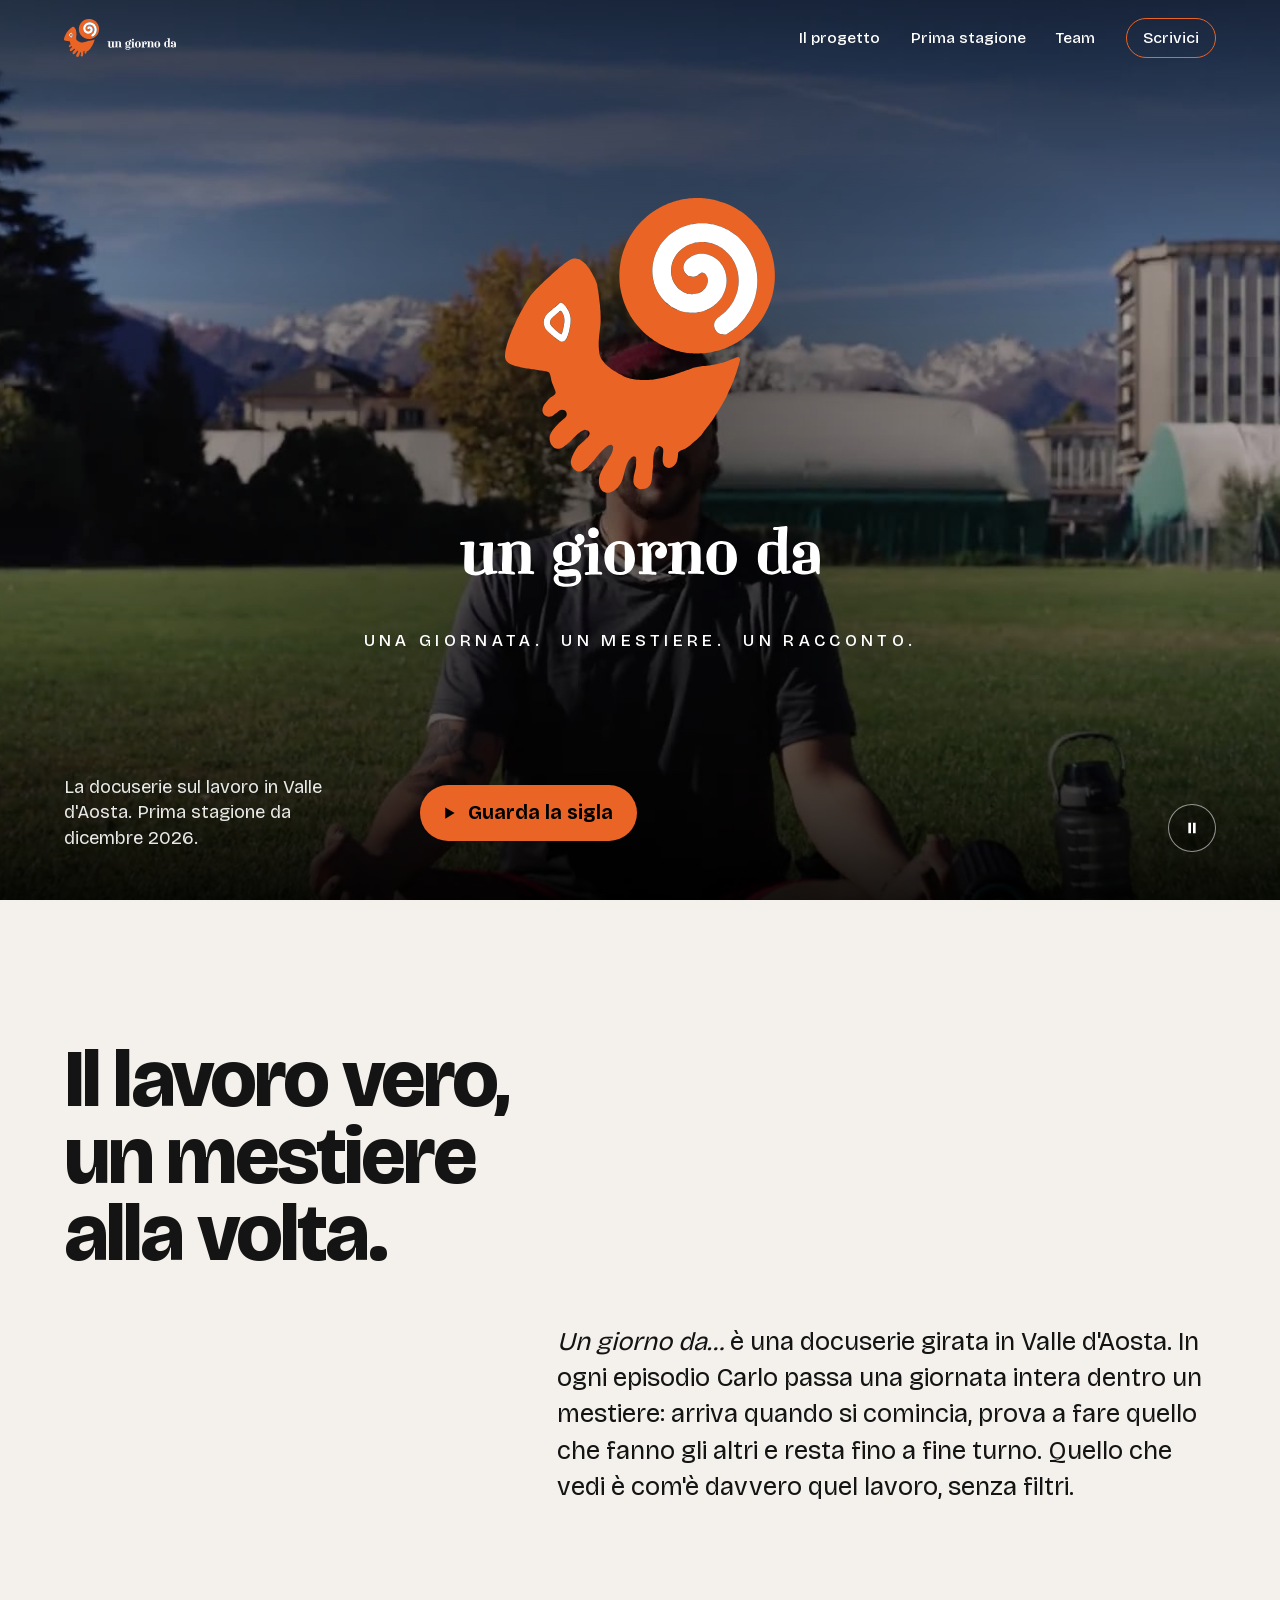
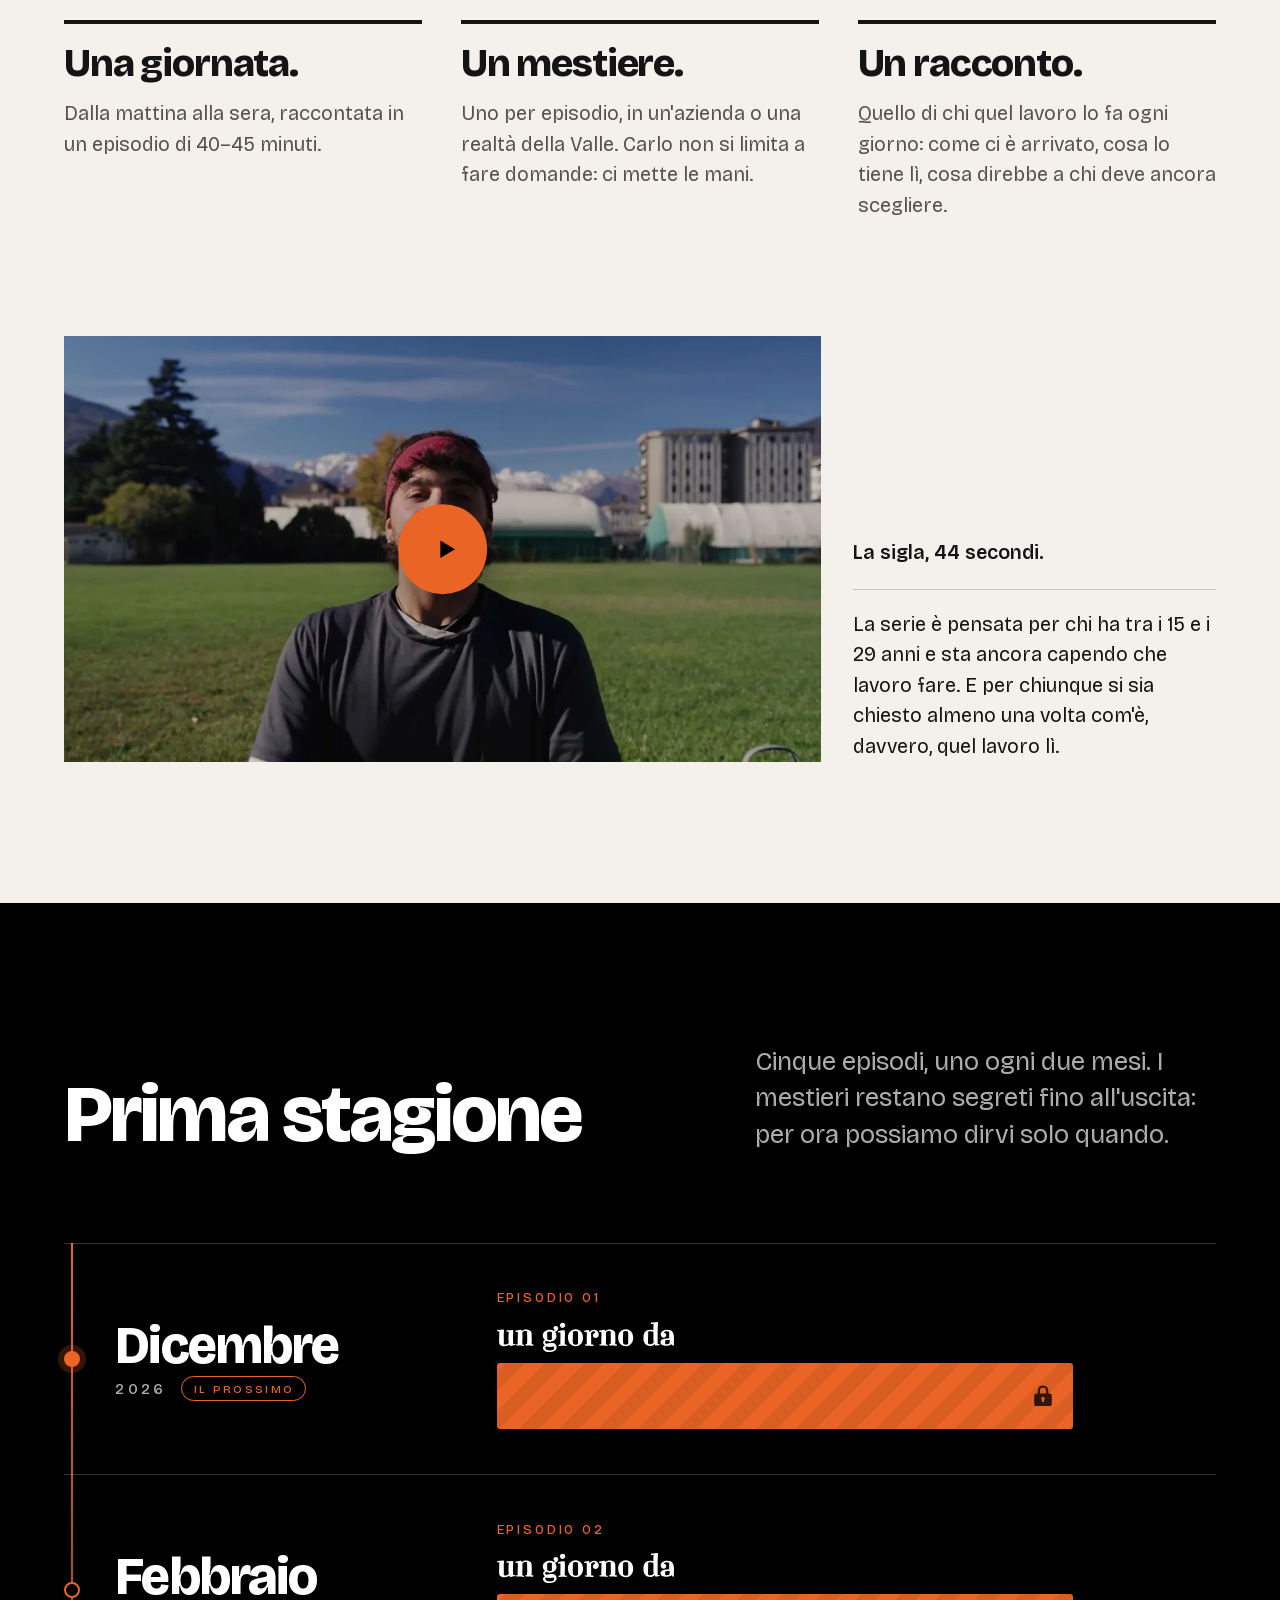
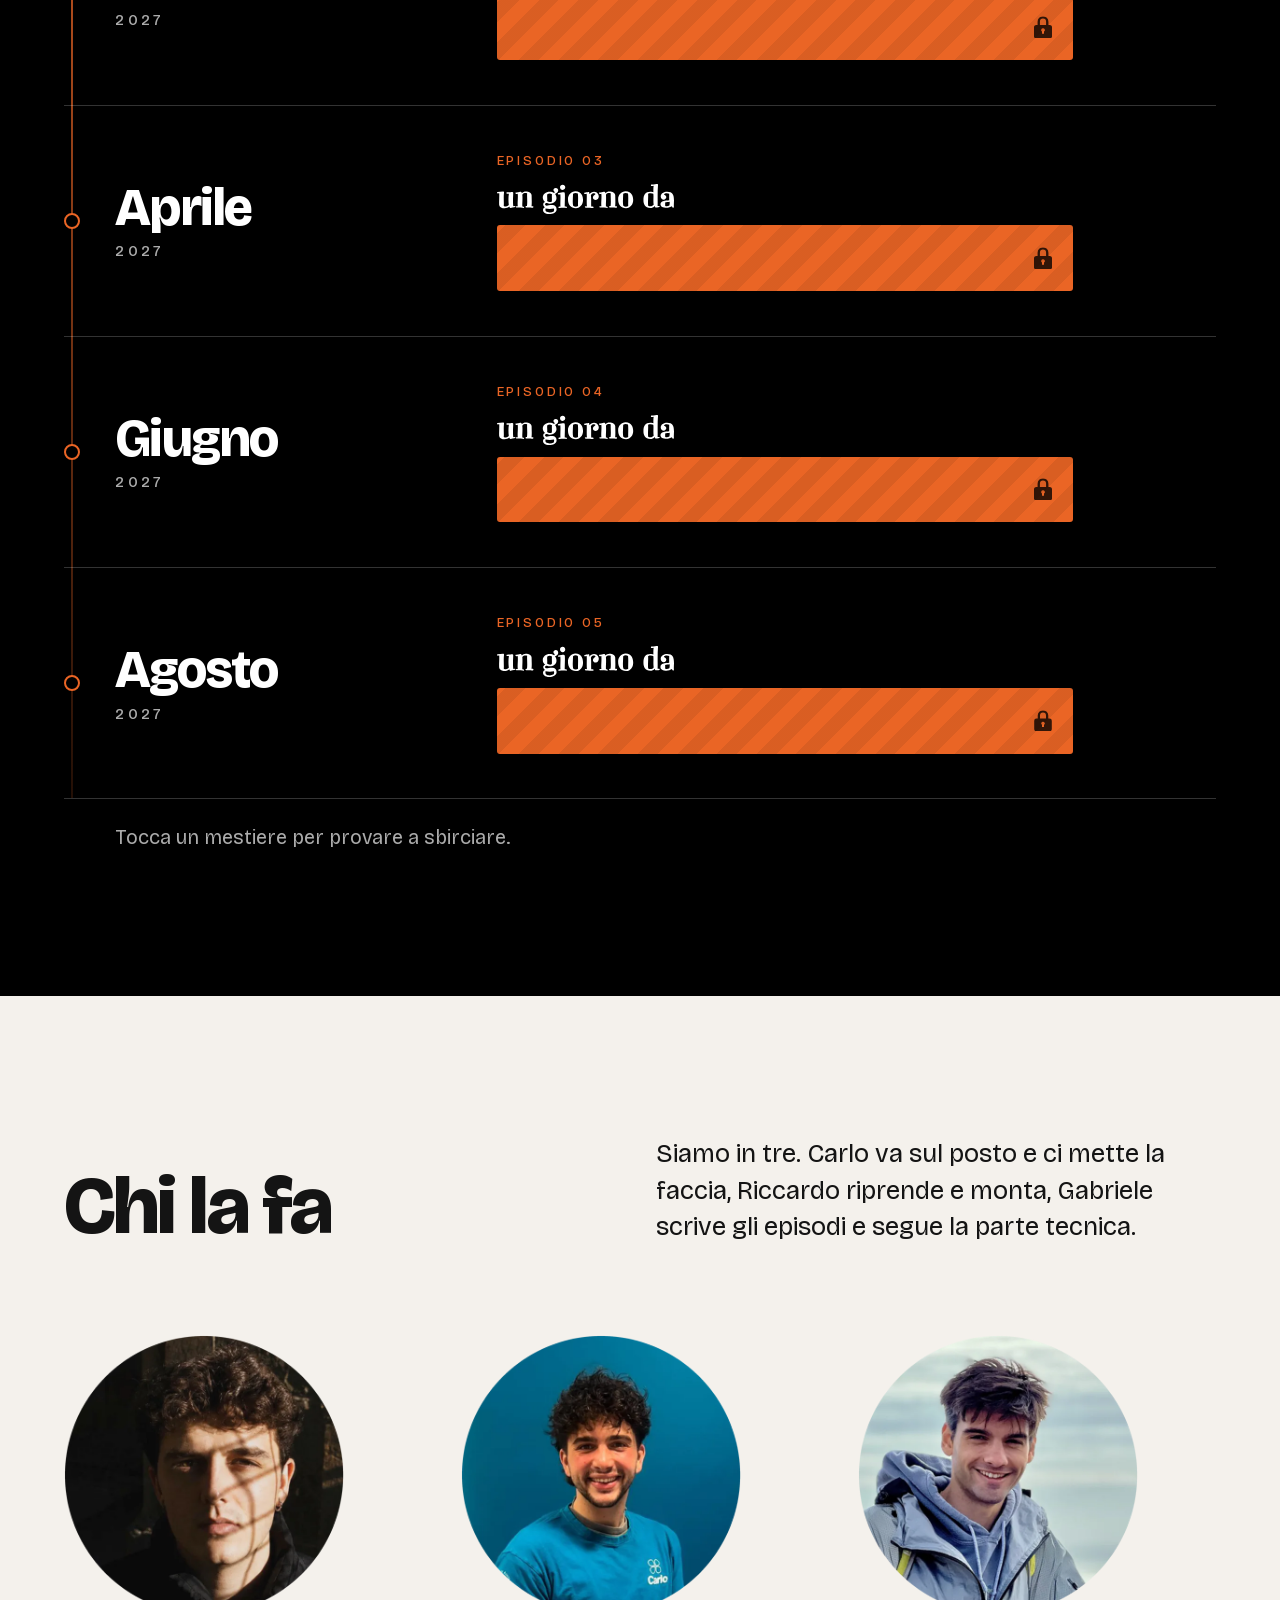
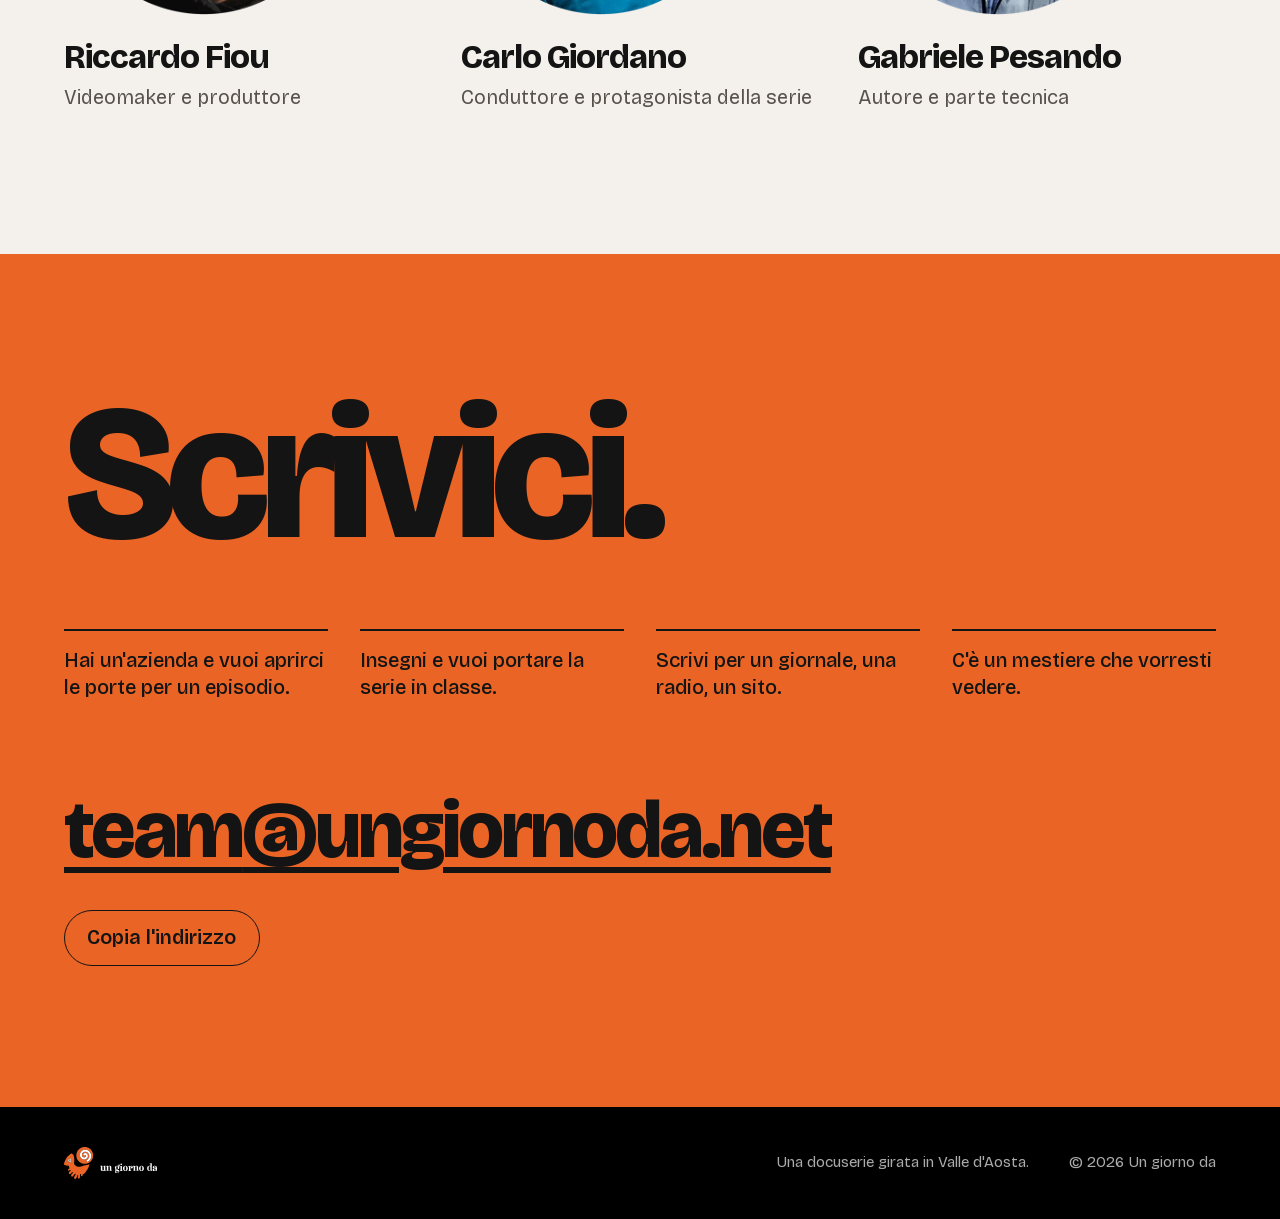
==== docs/index.html @ be926851 "Sito vetrina Un giorno da: prima versione" ====
<!doctype html>
<html lang="it">
<head>
  <meta charset="utf-8">
  <meta name="viewport" content="width=device-width, initial-scale=1, viewport-fit=cover">
  <title>Un giorno da… · la docuserie sul lavoro in Valle d'Aosta</title>
  <meta name="description" content="Un giorno da… è una docuserie girata in Valle d'Aosta. In ogni episodio Carlo passa una giornata intera dentro un mestiere. Prima stagione: cinque episodi, da dicembre 2026.">
  <meta name="theme-color" content="#000000">
  <link rel="canonical" href="https://ungiornoda.net/">

  <meta property="og:type" content="website">
  <meta property="og:locale" content="it_IT">
  <meta property="og:site_name" content="Un giorno da…">
  <meta property="og:title" content="Un giorno da… · una giornata, un mestiere, un racconto">
  <meta property="og:description" content="La docuserie sul lavoro in Valle d'Aosta. Prima stagione: cinque episodi, da dicembre 2026.">
  <meta property="og:url" content="https://ungiornoda.net/">
  <meta property="og:image" content="https://ungiornoda.net/assets/img/og.jpg">
  <meta property="og:image:width" content="1200">
  <meta property="og:image:height" content="630">
  <meta name="twitter:card" content="summary_large_image">

  <link rel="icon" href="assets/img/favicon.svg" type="image/svg+xml">
  <link rel="icon" href="assets/img/favicon-32.png" sizes="32x32" type="image/png">
  <link rel="apple-touch-icon" href="assets/img/apple-touch-icon.png">

  <link rel="preload" href="assets/fonts/bricolage-latin.woff2" as="font" type="font/woff2" crossorigin>
  <link rel="stylesheet" href="assets/css/style.css">
</head>
<body>
  <a class="salta" href="#progetto">Vai al contenuto</a>

  <header class="testata" data-testata>
    <a class="testata__logo" href="#top" aria-label="Un giorno da, torna all'inizio">
      <img src="assets/img/logo-orizzontale.svg" alt="" width="292" height="100">
    </a>
    <nav class="testata__nav" aria-label="Sezioni">
      <a href="#progetto">Il progetto</a>
      <a href="#stagione">Prima stagione</a>
      <a href="#team">Team</a>
      <a href="#contatti" class="testata__scrivi">Scrivici</a>
    </nav>
  </header>

  <main id="top">
    <!-- APERTURA -->
    <section class="apertura" aria-label="Un giorno da">
      <video class="apertura__video" data-video autoplay muted loop playsinline preload="auto"
             poster="assets/img/poster-1920.jpg" aria-hidden="true">
        <source src="assets/video/hero-540.mp4" type="video/mp4" media="(max-width: 900px)">
        <source src="assets/video/hero-1080.mp4" type="video/mp4">
      </video>
      <div class="apertura__velo" aria-hidden="true"></div>

      <div class="apertura__centro">
        <h1 class="apertura__titolo">
          <img class="apertura__simbolo" src="assets/img/simbolo.svg" alt="" width="366" height="400">
          <img class="apertura__scritta" src="assets/img/scritta-bianca.svg" alt="un giorno da" width="591" height="100">
        </h1>
        <p class="apertura__motto">
          <span>Una giornata.</span> <span>Un mestiere.</span> <span>Un racconto.</span>
        </p>
      </div>

      <div class="apertura__piede">
        <p class="apertura__intro">La docuserie sul lavoro in Valle d'Aosta. Prima stagione da dicembre&nbsp;2026.</p>
        <a class="bottone" href="#sigla" data-apri-sigla>
          <svg aria-hidden="true" viewBox="0 0 24 24" width="18" height="18"><path d="M7 4.5v15l12.5-7.5z" fill="currentColor"/></svg>
          Guarda la sigla
        </a>
      </div>

      <button class="apertura__pausa" type="button" data-pausa aria-pressed="false">
        <svg class="icona-pausa" aria-hidden="true" viewBox="0 0 24 24" width="16" height="16"><path d="M6.5 4h4v16h-4zM13.5 4h4v16h-4z" fill="currentColor"/></svg>
        <svg class="icona-play" aria-hidden="true" viewBox="0 0 24 24" width="16" height="16"><path d="M7 4.5v15l12.5-7.5z" fill="currentColor"/></svg>
        <span class="vh" data-pausa-testo>Metti in pausa il video</span>
      </button>
    </section>

    <!-- IL PROGETTO -->
    <section class="progetto" id="progetto" aria-labelledby="progetto-titolo">
      <div class="progetto__testa">
        <h2 id="progetto-titolo" class="titolo">Il lavoro vero, un mestiere alla volta.</h2>
        <p class="progetto__lead">
          <em>Un giorno da…</em> è una docuserie girata in Valle d'Aosta. In ogni episodio Carlo passa una giornata
          intera dentro un mestiere: arriva quando si comincia, prova a fare quello che fanno gli altri e resta fino
          a fine turno. Quello che vedi è com'è davvero quel lavoro, senza filtri.
        </p>
      </div>

      <ol class="tre">
        <li class="tre__voce">
          <h3>Una giornata.</h3>
          <p>Dalla mattina alla sera, raccontata in un episodio di 40–45 minuti.</p>
        </li>
        <li class="tre__voce">
          <h3>Un mestiere.</h3>
          <p>Uno per episodio, in un'azienda o una realtà della Valle. Carlo non si limita a fare domande: ci mette le mani.</p>
        </li>
        <li class="tre__voce">
          <h3>Un racconto.</h3>
          <p>Quello di chi quel lavoro lo fa ogni giorno: come ci è arrivato, cosa lo tiene lì, cosa direbbe a chi deve ancora scegliere.</p>
        </li>
      </ol>

      <div class="progetto__sigla">
        <div class="sigla" id="sigla">
          <button class="sigla__play" type="button" data-sigla data-src="assets/video/sigla-1080.mp4" aria-label="Guarda la sigla di Un giorno da (44 secondi, con audio)">
            <img src="assets/img/sigla-thumb.webp" alt="" width="1280" height="720" loading="lazy">
            <span class="sigla__tasto" aria-hidden="true">
              <svg viewBox="0 0 24 24" width="28" height="28"><path d="M7 4.5v15l12.5-7.5z" fill="currentColor"/></svg>
            </span>
          </button>
        </div>
        <div class="progetto__per-chi">
          <p class="progetto__didascalia">La sigla, 44 secondi.</p>
          <p>
            La serie è pensata per chi ha tra i 15 e i 29 anni e sta ancora capendo che lavoro fare. E per chiunque
            si sia chiesto almeno una volta com'è, davvero, quel lavoro lì.
          </p>
        </div>
      </div>
    </section>

    <!-- PRIMA STAGIONE -->
    <section class="stagione" id="stagione" aria-labelledby="stagione-titolo">
      <div class="stagione__testa">
        <h2 id="stagione-titolo" class="titolo">Prima stagione</h2>
        <p>Cinque episodi, uno ogni due mesi. I mestieri restano segreti fino all'uscita: per ora possiamo dirvi solo quando.</p>
      </div>

      <ol class="calendario" data-calendario>
        <li class="puntata" data-mese="2026-12">
          <p class="puntata__quando"><span class="puntata__mese">Dicembre</span> <span class="puntata__anno">2026</span></p>
          <div class="puntata__card">
            <p class="etichetta">Episodio 01</p>
            <img class="puntata__scritta" src="assets/img/scritta-bianca.svg" alt="un giorno da" width="591" height="100">
            <button class="segreto" type="button" data-segreto="dicembre">
              <span class="vh">Mestiere segreto. Si scopre a dicembre 2026.</span>
            </button>
          </div>
        </li>
        <li class="puntata" data-mese="2027-02">
          <p class="puntata__quando"><span class="puntata__mese">Febbraio</span> <span class="puntata__anno">2027</span></p>
          <div class="puntata__card">
            <p class="etichetta">Episodio 02</p>
            <img class="puntata__scritta" src="assets/img/scritta-bianca.svg" alt="un giorno da" width="591" height="100">
            <button class="segreto" type="button" data-segreto="febbraio">
              <span class="vh">Mestiere segreto. Si scopre a febbraio 2027.</span>
            </button>
          </div>
        </li>
        <li class="puntata" data-mese="2027-04">
          <p class="puntata__quando"><span class="puntata__mese">Aprile</span> <span class="puntata__anno">2027</span></p>
          <div class="puntata__card">
            <p class="etichetta">Episodio 03</p>
            <img class="puntata__scritta" src="assets/img/scritta-bianca.svg" alt="un giorno da" width="591" height="100">
            <button class="segreto" type="button" data-segreto="aprile">
              <span class="vh">Mestiere segreto. Si scopre ad aprile 2027.</span>
            </button>
          </div>
        </li>
        <li class="puntata" data-mese="2027-06">
          <p class="puntata__quando"><span class="puntata__mese">Giugno</span> <span class="puntata__anno">2027</span></p>
          <div class="puntata__card">
            <p class="etichetta">Episodio 04</p>
            <img class="puntata__scritta" src="assets/img/scritta-bianca.svg" alt="un giorno da" width="591" height="100">
            <button class="segreto" type="button" data-segreto="giugno">
              <span class="vh">Mestiere segreto. Si scopre a giugno 2027.</span>
            </button>
          </div>
        </li>
        <li class="puntata" data-mese="2027-08">
          <p class="puntata__quando"><span class="puntata__mese">Agosto</span> <span class="puntata__anno">2027</span></p>
          <div class="puntata__card">
            <p class="etichetta">Episodio 05</p>
            <img class="puntata__scritta" src="assets/img/scritta-bianca.svg" alt="un giorno da" width="591" height="100">
            <button class="segreto" type="button" data-segreto="agosto">
              <span class="vh">Mestiere segreto. Si scopre ad agosto 2027.</span>
            </button>
          </div>
        </li>
      </ol>
      <p class="stagione__nota" aria-live="polite" data-nota>Tocca un mestiere per provare a sbirciare.</p>
    </section>

    <!-- TEAM -->
    <section class="team" id="team" aria-labelledby="team-titolo">
      <div class="team__testa">
        <h2 id="team-titolo" class="titolo">Chi la fa</h2>
        <p>Siamo in tre. Carlo va sul posto e ci mette la faccia, Riccardo riprende e monta, Gabriele scrive gli episodi e segue la parte tecnica.</p>
      </div>
      <ul class="persone">
        <li class="persona">
          <img src="assets/img/team-riccardo.webp" alt="Riccardo Fiou" width="600" height="600" loading="lazy">
          <h3>Riccardo Fiou</h3>
          <p>Videomaker e produttore</p>
        </li>
        <li class="persona">
          <img src="assets/img/team-carlo.webp" alt="Carlo Giordano" width="600" height="600" loading="lazy">
          <h3>Carlo Giordano</h3>
          <p>Conduttore e protagonista della serie</p>
        </li>
        <li class="persona">
          <img src="assets/img/team-gabriele.webp" alt="Gabriele Pesando" width="600" height="600" loading="lazy">
          <h3>Gabriele Pesando</h3>
          <p>Autore e parte tecnica</p>
        </li>
      </ul>
    </section>

    <!-- CONTATTI -->
    <section class="contatti" id="contatti" aria-labelledby="contatti-titolo">
      <h2 id="contatti-titolo" class="contatti__titolo">Scrivici.</h2>
      <ul class="contatti__chi">
        <li>Hai un'azienda e vuoi aprirci le porte per un episodio.</li>
        <li>Insegni e vuoi portare la serie in classe.</li>
        <li>Scrivi per un giornale, una radio, un sito.</li>
        <li>C'è un mestiere che vorresti vedere.</li>
      </ul>
      <p class="contatti__mail">
        <a href="mailto:team@ungiornoda.net">team<wbr>@ungiornoda.net</a>
      </p>
      <button class="contatti__copia" type="button" data-copia="team@ungiornoda.net">
        <span data-copia-testo>Copia l'indirizzo</span>
      </button>
    </section>
  </main>

  <footer class="piede">
    <img src="assets/img/logo-orizzontale.svg" alt="Un giorno da" width="292" height="100" loading="lazy">
    <p>Una docuserie girata in Valle d'Aosta.</p>
    <p>© 2026 Un giorno da</p>
  </footer>

  <script src="assets/js/main.js" defer></script>
</body>
</html>
---- docs/assets/css/style.css ----
/* Un giorno da… — sito vetrina
   Colori e caratteri dal manuale del logo (Regole: colori e caratteri):
   arancio #EA6525, nero #000, inchiostro #141414, bianco, carta #F4F1EC.
   Paquito Bold solo nel logo (qui è in tracciati SVG); testi in Bricolage Grotesque. */

@font-face {
  font-family: "Bricolage Grotesque";
  src: url("../fonts/bricolage-latin.woff2") format("woff2");
  font-weight: 200 800;
  font-stretch: 75% 100%;
  font-display: swap;
  unicode-range: U+0000-00FF, U+0131, U+0152-0153, U+02BB-02BC, U+02C6, U+02DA, U+02DC, U+0304, U+0308, U+0329, U+2000-206F, U+20AC, U+2122, U+2191, U+2193, U+2212, U+2215, U+FEFF, U+FFFD;
}
@font-face {
  font-family: "Bricolage Grotesque";
  src: url("../fonts/bricolage-latin-ext.woff2") format("woff2");
  font-weight: 200 800;
  font-stretch: 75% 100%;
  font-display: swap;
  unicode-range: U+0100-02BA, U+02BD-02C5, U+02C7-02CC, U+02CE-02D7, U+02DD-02FF, U+1D00-1DBF, U+1E00-1E9F, U+1EF2-1EFF, U+2020, U+20A0-20AB, U+20AD-20C4, U+2113, U+2C60-2C7F, U+A720-A7FF;
}

:root {
  --arancio: #EA6525;
  --nero: #000;
  --inchiostro: #141414;
  --bianco: #fff;
  --carta: #F4F1EC;
  --grigio-su-nero: #ABABAB;   /* 8.9:1 sul nero */
  --grigio-su-carta: #57524C;  /* 7:1 sulla carta */
  --riga-su-nero: rgba(255, 255, 255, .2);

  --margine: clamp(1.25rem, 5vw, 5rem);
  --sezione: clamp(5rem, 11vw, 10rem);
  --largo: 88rem;
  --curva: cubic-bezier(.16, 1, .3, 1);

  --testo: clamp(1.0625rem, .35vw + .95rem, 1.25rem);
  --lead: clamp(1.2rem, .9vw + .9rem, 1.6rem);
  --titolo: clamp(2.6rem, 5.6vw + .6rem, 6rem);
}

*, *::before, *::after { box-sizing: border-box; }
html {
  -webkit-text-size-adjust: 100%;
  scroll-padding-top: 5rem;
  scrollbar-color: var(--arancio) var(--nero);
}
@media (prefers-reduced-motion: no-preference) {
  html { scroll-behavior: smooth; }
}
body {
  margin: 0;
  background: var(--nero);
  color: var(--bianco);
  font-family: "Bricolage Grotesque", ui-sans-serif, system-ui, sans-serif;
  font-optical-sizing: auto;
  font-size: var(--testo);
  line-height: 1.55;
  caret-color: var(--arancio);
  -webkit-font-smoothing: antialiased;
  text-rendering: optimizeLegibility;
}
img, video, svg { display: block; max-width: 100%; }
h1, h2, h3, p, ol, ul { margin: 0; }
ol, ul { padding: 0; list-style: none; }
a { color: inherit; text-underline-offset: .2em; text-decoration-thickness: .08em; }
button { font: inherit; color: inherit; }
em { font-style: italic; }

::selection { background: var(--arancio); color: var(--nero); }

:focus-visible {
  outline: 3px solid var(--arancio);
  outline-offset: 4px;
  border-radius: 2px;
}

.vh {
  position: absolute !important;
  width: 1px; height: 1px;
  overflow: hidden;
  clip: rect(0 0 0 0);
  clip-path: inset(50%);
  white-space: nowrap;
}
.salta {
  position: absolute;
  left: 1rem; top: -4rem;
  z-index: 100;
  padding: .75rem 1rem;
  background: var(--arancio);
  color: var(--nero);
  font-weight: 700;
  text-decoration: none;
}
.salta:focus { top: 1rem; }

/* ---------- elementi comuni */

.titolo {
  font-size: var(--titolo);
  font-weight: 800;
  line-height: .95;
  letter-spacing: -.035em;
  text-wrap: balance;
}
.etichetta {
  font-size: .8rem;
  font-weight: 500;
  letter-spacing: .22em;
  text-transform: uppercase;
  color: var(--arancio);
}
.bottone {
  display: inline-flex;
  align-items: center;
  gap: .6rem;
  min-height: 3rem;
  padding: .8rem 1.5rem .8rem 1.25rem;
  border-radius: 999px;
  background: var(--arancio);
  color: var(--nero);
  font-weight: 700;
  text-decoration: none;
  transition: background-color .25s var(--curva), color .25s var(--curva);
}
.bottone:hover { background: var(--bianco); }

/* ---------- testata */

.testata {
  position: fixed;
  inset: 0 0 auto 0;
  z-index: 20;
  display: flex;
  align-items: center;
  justify-content: space-between;
  gap: 1.5rem;
  padding: 1.1rem var(--margine);
  transition: background-color .35s var(--curva), padding .35s var(--curva);
}
.testata.is-solida {
  background: var(--nero);
  padding-block: .7rem;
  border-bottom: 1px solid var(--riga-su-nero);
}
.testata__logo img { width: auto; height: clamp(30px, 3vw, 40px); }
.testata__nav { display: flex; align-items: center; gap: clamp(1.25rem, 2.4vw, 2.5rem); }
.testata__nav a {
  font-size: .98rem;
  font-weight: 500;
  text-decoration: none;
  padding-block: .4rem;
  background: linear-gradient(var(--arancio), var(--arancio)) left bottom / 0 2px no-repeat;
  transition: background-size .3s var(--curva);
}
.testata__nav a:hover, .testata__nav a[aria-current="true"] { background-size: 100% 2px; }
.testata__nav .testata__scrivi {
  padding: .45rem 1rem;
  border: 1.5px solid var(--arancio);
  border-radius: 999px;
  background: none;
  transition: background-color .25s var(--curva), color .25s var(--curva);
}
.testata__nav .testata__scrivi:hover { background: var(--arancio); color: var(--nero); }
@media (max-width: 760px) {
  .testata__nav a:not(.testata__scrivi) { display: none; }
}

/* ---------- apertura */

.apertura {
  position: relative;
  isolation: isolate;
  display: grid;
  place-items: center;
  min-height: 100vh;
  min-height: 100svh;
  padding: 6rem var(--margine) 9rem;
  overflow: hidden;
  background: var(--nero) url("../img/poster-960.jpg") center / cover no-repeat;
}
.apertura__video {
  position: absolute;
  inset: 0;
  z-index: -2;
  width: 100%;
  height: 100%;
  object-fit: cover;
}
.apertura__velo {
  position: absolute;
  inset: 0;
  z-index: -1;
  background:
    radial-gradient(60% 55% at 50% 47%, rgba(0, 0, 0, .5), rgba(0, 0, 0, 0) 75%),
    linear-gradient(180deg, rgba(0, 0, 0, .6) 0%, rgba(0, 0, 0, .2) 30%, rgba(0, 0, 0, .25) 62%, rgba(0, 0, 0, .9) 100%);
}
.apertura__centro {
  --w: min(32vw, 40svh, 470px);
  display: flex;
  flex-direction: column;
  align-items: center;
  text-align: center;
}
.apertura__titolo {
  display: flex;
  flex-direction: column;
  align-items: center;
  gap: calc(var(--w) * .09);
}
/* proporzioni del logo: simbolo largo il 75% della scritta */
.apertura__simbolo { width: calc(var(--w) * .75); height: auto; }
.apertura__scritta { width: var(--w); height: auto; }
.apertura__motto {
  display: flex;
  flex-wrap: wrap;
  justify-content: center;
  gap: .2em 1.1em;
  margin-top: clamp(1.6rem, 3.2vw, 2.6rem);
  font-size: clamp(.82rem, .55vw + .6rem, 1.08rem);
  font-weight: 500;
  letter-spacing: .26em;
  text-transform: uppercase;
}
.apertura__piede {
  position: absolute;
  left: var(--margine);
  right: calc(var(--margine) + 4rem);
  bottom: clamp(1.5rem, 4vw, 3rem);
  display: flex;
  flex-wrap: wrap;
  align-items: center;
  gap: 1rem 2rem;
}
.apertura__intro {
  max-width: 27ch;
  font-size: clamp(1rem, .4vw + .9rem, 1.15rem);
  line-height: 1.4;
  color: rgba(255, 255, 255, .9);
}
.apertura__pausa {
  position: absolute;
  right: var(--margine);
  bottom: clamp(1.5rem, 4vw, 3rem);
  display: grid;
  place-items: center;
  width: 3rem;
  height: 3rem;
  border: 1.5px solid rgba(255, 255, 255, .55);
  border-radius: 50%;
  background: rgba(0, 0, 0, .25);
  cursor: pointer;
  transition: border-color .25s var(--curva), background-color .25s var(--curva);
}
.apertura__pausa:hover { border-color: var(--bianco); background: rgba(0, 0, 0, .5); }
.apertura__pausa .icona-play { display: none; }
.apertura__pausa[aria-pressed="true"] .icona-play { display: block; }
.apertura__pausa[aria-pressed="true"] .icona-pausa { display: none; }

/* il solo momento animato della pagina: l'apertura si compone come il titolo d'apertura del video */
@media (prefers-reduced-motion: no-preference) {
  .apertura__simbolo { animation: entra-simbolo 1.4s var(--curva) both; }
  .apertura__scritta { animation: entra-scritta 1.1s var(--curva) .45s both; }
  .apertura__motto span { animation: entra-piano .9s var(--curva) both; }
  .apertura__motto span:nth-child(1) { animation-delay: .95s; }
  .apertura__motto span:nth-child(2) { animation-delay: 1.15s; }
  .apertura__motto span:nth-child(3) { animation-delay: 1.35s; }
  .apertura__piede, .apertura__pausa { animation: entra-piano 1s var(--curva) 1.7s both; }
  .apertura__video { animation: entra-video 2.4s var(--curva) both; }
}
@keyframes entra-simbolo {
  from { opacity: 0; transform: scale(.82) rotate(-10deg); filter: blur(10px); }
}
@keyframes entra-scritta {
  from { clip-path: inset(0 100% 0 0); }
  to { clip-path: inset(0 0 0 0); }
}
@keyframes entra-piano {
  from { opacity: 0; transform: translateY(.6rem); }
}
@keyframes entra-video {
  from { opacity: 0; transform: scale(1.06); }
}

/* ---------- sezioni chiare */

.progetto, .team {
  background: var(--carta);
  color: var(--inchiostro);
}
.progetto :focus-visible, .team :focus-visible { outline-color: var(--inchiostro); }

.progetto, .stagione, .team, .contatti {
  padding: var(--sezione) var(--margine);
}
.progetto > *, .stagione > *, .team > *, .contatti > * {
  max-width: var(--largo);
  margin-inline: auto;
}

/* ---------- il progetto */

.progetto__testa {
  display: grid;
  grid-template-columns: repeat(12, minmax(0, 1fr));
  column-gap: clamp(1rem, 2.5vw, 2.5rem);
}
.progetto__testa .titolo { grid-column: 1 / span 9; max-width: 13ch; }
.progetto__lead {
  grid-column: 6 / span 7;
  margin-top: clamp(2rem, 4vw, 3.5rem);
  max-width: 40ch;
  font-size: var(--lead);
  line-height: 1.42;
}

.tre {
  display: grid;
  grid-template-columns: repeat(3, minmax(0, 1fr));
  gap: clamp(1.75rem, 3vw, 3rem);
  margin-top: clamp(4.5rem, 9vw, 8rem);
}
.tre__voce {
  padding-top: 1.25rem;
  border-top: 4px solid var(--inchiostro);
}
.tre__voce h3 {
  font-size: clamp(1.7rem, 2.4vw + .5rem, 2.6rem);
  font-weight: 800;
  line-height: 1;
  letter-spacing: -.03em;
}
.tre__voce p {
  margin-top: 1rem;
  max-width: 34ch;
  color: var(--grigio-su-carta);
}

.progetto__sigla {
  display: grid;
  grid-template-columns: repeat(12, minmax(0, 1fr));
  column-gap: clamp(1rem, 2.5vw, 2.5rem);
  align-items: end;
  margin-top: clamp(4.5rem, 9vw, 8rem);
}
.sigla {
  grid-column: 1 / span 8;
  position: relative;
  aspect-ratio: 16 / 9;
  background: var(--nero);
  overflow: hidden;
}
.sigla iframe, .sigla video { position: absolute; inset: 0; width: 100%; height: 100%; border: 0; }
.sigla__play {
  position: absolute;
  inset: 0;
  width: 100%;
  padding: 0;
  border: 0;
  background: none;
  cursor: pointer;
}
.sigla__play img {
  width: 100%;
  height: 100%;
  object-fit: cover;
  transition: transform 1.2s var(--curva), opacity .4s var(--curva);
  opacity: .88;
}
.sigla__play:hover img { transform: scale(1.03); opacity: 1; }
.sigla__tasto {
  position: absolute;
  left: 50%;
  top: 50%;
  display: grid;
  place-items: center;
  width: clamp(4.25rem, 7vw, 6rem);
  aspect-ratio: 1;
  border-radius: 50%;
  background: var(--arancio);
  color: var(--nero);
  transform: translate(-50%, -50%);
  transition: transform .4s var(--curva), background-color .25s var(--curva);
  box-shadow: 0 .75rem 2.5rem rgba(0, 0, 0, .35);
}
.sigla__tasto svg { margin-left: 8%; }
.sigla__play:hover .sigla__tasto { transform: translate(-50%, -50%) scale(1.07); background: var(--bianco); }
.sigla__play:focus-visible { outline-offset: -6px; outline-color: var(--arancio); }
.progetto__per-chi { grid-column: 9 / span 4; }
.progetto__didascalia {
  margin-bottom: 1.25rem;
  padding-bottom: 1.25rem;
  border-bottom: 1px solid rgba(20, 20, 20, .2);
  font-weight: 600;
}
.progetto__per-chi p:last-child { max-width: 32ch; }

/* ---------- prima stagione */

.stagione__testa {
  display: grid;
  grid-template-columns: repeat(12, minmax(0, 1fr));
  column-gap: clamp(1rem, 2.5vw, 2.5rem);
  align-items: end;
}
.stagione__testa .titolo { grid-column: 1 / span 7; }
.stagione__testa p {
  grid-column: 8 / span 5;
  max-width: 36ch;
  color: var(--grigio-su-nero);
  font-size: var(--lead);
  line-height: 1.42;
}

.calendario {
  position: relative;
  margin-top: clamp(3.5rem, 7vw, 6rem);
  border-bottom: 1px solid var(--riga-su-nero);
}
/* la linea del tempo */
.calendario::before {
  content: "";
  position: absolute;
  left: 7px;
  top: 0;
  bottom: 0;
  width: 2px;
  background: linear-gradient(var(--arancio), rgba(234, 101, 37, .15));
}
.puntata {
  position: relative;
  display: grid;
  grid-template-columns: minmax(12rem, 30%) minmax(0, 1fr);
  gap: 1rem clamp(1.5rem, 4vw, 4rem);
  align-items: center;
  padding: clamp(1.75rem, 3.5vw, 3rem) 0 clamp(1.75rem, 3.5vw, 3rem) clamp(2.25rem, 4vw, 3.5rem);
  border-top: 1px solid var(--riga-su-nero);
}
.puntata::before {
  content: "";
  position: absolute;
  left: 0;
  top: 50%;
  width: 16px;
  height: 16px;
  margin-top: -8px;
  border: 2px solid var(--arancio);
  border-radius: 50%;
  background: var(--nero);
}
.puntata.is-prossima::before { background: var(--arancio); box-shadow: 0 0 0 6px rgba(234, 101, 37, .22); }
.puntata__quando { line-height: 1; }
.puntata__mese {
  display: block;
  font-size: clamp(2rem, 3.6vw + .4rem, 4rem);
  font-weight: 800;
  letter-spacing: -.035em;
}
.puntata__anno {
  display: inline-block;
  margin-top: .6rem;
  font-size: .95rem;
  font-weight: 500;
  letter-spacing: .22em;
  color: var(--grigio-su-nero);
}
.puntata.is-prossima .puntata__anno::after {
  content: "Il prossimo";
  margin-left: .9rem;
  padding: .3rem .65rem .3rem .75rem;
  border: 1.5px solid var(--arancio);
  border-radius: 999px;
  font-size: .72rem;
  letter-spacing: .2em;
  text-transform: uppercase;
  color: var(--arancio);
  vertical-align: .1em;
}
.puntata__card { display: grid; justify-items: start; gap: .7rem; }
.puntata__scritta { width: auto; height: clamp(1.35rem, 1.6vw + .6rem, 2.1rem); margin-top: .15rem; }
/* il mestiere, coperto fino all'uscita: occupa il posto del titolo del mestiere nel titolo d'apertura */
.segreto {
  position: relative;
  width: min(100%, 36rem);
  height: clamp(2.6rem, 4.4vw + .6rem, 4.6rem);
  padding: 0;
  border: 0;
  border-radius: 3px;
  background:
    repeating-linear-gradient(-45deg, rgba(0, 0, 0, 0) 0 14px, rgba(0, 0, 0, .07) 14px 28px),
    var(--arancio);
  cursor: pointer;
}
.segreto::after {
  content: "";
  position: absolute;
  right: clamp(.9rem, 1.6vw, 1.4rem);
  top: 50%;
  width: clamp(1rem, 1.4vw, 1.35rem);
  aspect-ratio: 5 / 6;
  transform: translateY(-50%);
  background: var(--nero);
  opacity: .78;
  -webkit-mask: url("../img/lucchetto.svg") center / contain no-repeat;
          mask: url("../img/lucchetto.svg") center / contain no-repeat;
}
.segreto:focus-visible { outline-color: var(--bianco); }
.segreto.is-scossa { animation: scossa .5s cubic-bezier(.36, .07, .19, .97); }
@keyframes scossa {
  10%, 90% { transform: translateX(-2px); }
  20%, 80% { transform: translateX(4px); }
  30%, 50%, 70% { transform: translateX(-7px); }
  40%, 60% { transform: translateX(7px); }
}
@media (prefers-reduced-motion: reduce) {
  .segreto.is-scossa { animation: none; outline: 3px solid var(--bianco); outline-offset: 3px; }
}
.stagione__nota {
  margin-top: 1.5rem;
  min-height: 1.6em;
  padding-left: clamp(2.25rem, 4vw, 3.5rem);
  color: var(--grigio-su-nero);
}
.stagione__nota.is-attiva { color: var(--bianco); }

/* ---------- team */

.team__testa {
  display: grid;
  grid-template-columns: repeat(12, minmax(0, 1fr));
  column-gap: clamp(1rem, 2.5vw, 2.5rem);
  align-items: end;
}
.team__testa .titolo { grid-column: 1 / span 6; }
.team__testa p {
  grid-column: 7 / span 6;
  max-width: 40ch;
  font-size: var(--lead);
  line-height: 1.42;
}
.persone {
  display: grid;
  grid-template-columns: repeat(3, minmax(0, 1fr));
  gap: clamp(2.5rem, 4vw, 4rem) clamp(1.5rem, 3vw, 3rem);
  margin-top: clamp(3.5rem, 7vw, 6rem);
}
.persona img {
  width: min(100%, 17.5rem);
  height: auto;
  aspect-ratio: 1;
  border-radius: 50%;
  object-fit: cover;
}
.persona h3 {
  margin-top: 1.6rem;
  font-size: clamp(1.5rem, 1.3vw + 1rem, 2.1rem);
  font-weight: 800;
  line-height: 1.05;
  letter-spacing: -.03em;
}
.persona p {
  margin-top: .5rem;
  color: var(--grigio-su-carta);
}

/* ---------- contatti */

.contatti {
  background: var(--arancio);
  color: var(--inchiostro);
}
.contatti :focus-visible { outline-color: var(--inchiostro); }
.contatti ::selection { background: var(--inchiostro); color: var(--arancio); }
.contatti__titolo {
  font-size: clamp(4.5rem, 15vw, 14rem);
  font-weight: 800;
  line-height: .82;
  letter-spacing: -.05em;
}
.contatti__chi {
  display: grid;
  grid-template-columns: repeat(4, minmax(0, 1fr));
  gap: 1.5rem clamp(1.25rem, 2.5vw, 2.5rem);
  margin-top: clamp(3rem, 6vw, 5rem);
}
.contatti__chi li {
  padding-top: 1rem;
  border-top: 2px solid var(--inchiostro);
  font-size: clamp(1.05rem, .5vw + .9rem, 1.25rem);
  line-height: 1.35;
  font-weight: 500;
  max-width: 24ch;
}
.contatti__mail {
  margin-top: clamp(3.5rem, 7vw, 6rem);
  font-size: clamp(1.9rem, 6.3vw, 7rem);
  font-weight: 800;
  line-height: 1;
  letter-spacing: -.04em;
}
.contatti__mail a {
  text-decoration-thickness: .07em;
  text-underline-offset: .12em;
  transition: color .25s var(--curva);
}
.contatti__mail a:hover { color: var(--bianco); }
.contatti__copia {
  margin-top: clamp(1.5rem, 3vw, 2.5rem);
  min-height: 3rem;
  padding: .75rem 1.4rem;
  border: 1.5px solid var(--inchiostro);
  border-radius: 999px;
  background: none;
  font-weight: 600;
  cursor: pointer;
  transition: background-color .25s var(--curva), color .25s var(--curva);
}
.contatti__copia:hover, .contatti__copia.is-fatto { background: var(--inchiostro); color: var(--arancio); }

/* ---------- piede */

.piede {
  display: flex;
  flex-wrap: wrap;
  align-items: center;
  gap: 1rem 2.5rem;
  padding: 2.5rem var(--margine);
  font-size: .95rem;
  color: var(--grigio-su-nero);
}
.piede img { height: 32px; width: auto; margin-right: auto; }

/* ---------- schermi medi */

@media (max-width: 1100px) {
  .progetto__lead { grid-column: 4 / span 9; }
  .sigla { grid-column: 1 / -1; }
  .progetto__per-chi { grid-column: 1 / span 8; margin-top: 2rem; }
  .contatti__chi { grid-template-columns: repeat(2, minmax(0, 1fr)); }
  .stagione__testa .titolo, .team__testa .titolo { grid-column: 1 / -1; }
  .stagione__testa p, .team__testa p { grid-column: 1 / span 9; margin-top: 1.75rem; }
}

/* ---------- telefono */

@media (max-width: 760px) {
  .apertura { padding-bottom: 11rem; }
  .apertura__centro { --w: min(68vw, 34svh, 360px); }
  .apertura__piede { right: calc(var(--margine) + 3.75rem); }
  .apertura__motto { flex-direction: column; align-items: center; gap: .55em; }

  .progetto__testa .titolo { grid-column: 1 / -1; }
  .progetto__lead { grid-column: 1 / -1; }
  .tre { grid-template-columns: 1fr; gap: 2.5rem; }
  .progetto__per-chi { grid-column: 1 / -1; }
  .stagione__testa p, .team__testa p { grid-column: 1 / -1; }

  .puntata {
    grid-template-columns: 1fr;
    align-items: start;
    padding-left: 2.25rem;
  }
  .puntata::before { top: clamp(1.75rem, 3.5vw, 3rem); margin-top: .55rem; }
  .puntata__quando { display: flex; align-items: baseline; flex-wrap: wrap; gap: .4rem .9rem; }
  .puntata__anno { margin-top: 0; }

  .persone { grid-template-columns: 1fr; }
  .persona { display: grid; grid-template-columns: 7.5rem 1fr; column-gap: 1.25rem; align-items: center; }
  .persona img { grid-row: span 2; width: 7.5rem; }
  .persona h3 { margin-top: 0; align-self: end; }
  .persona p { align-self: start; margin-top: .35rem; }

  .contatti__chi { grid-template-columns: 1fr; }
  .piede img { margin-right: 0; flex-basis: 100%; width: auto; max-width: 180px; }
}
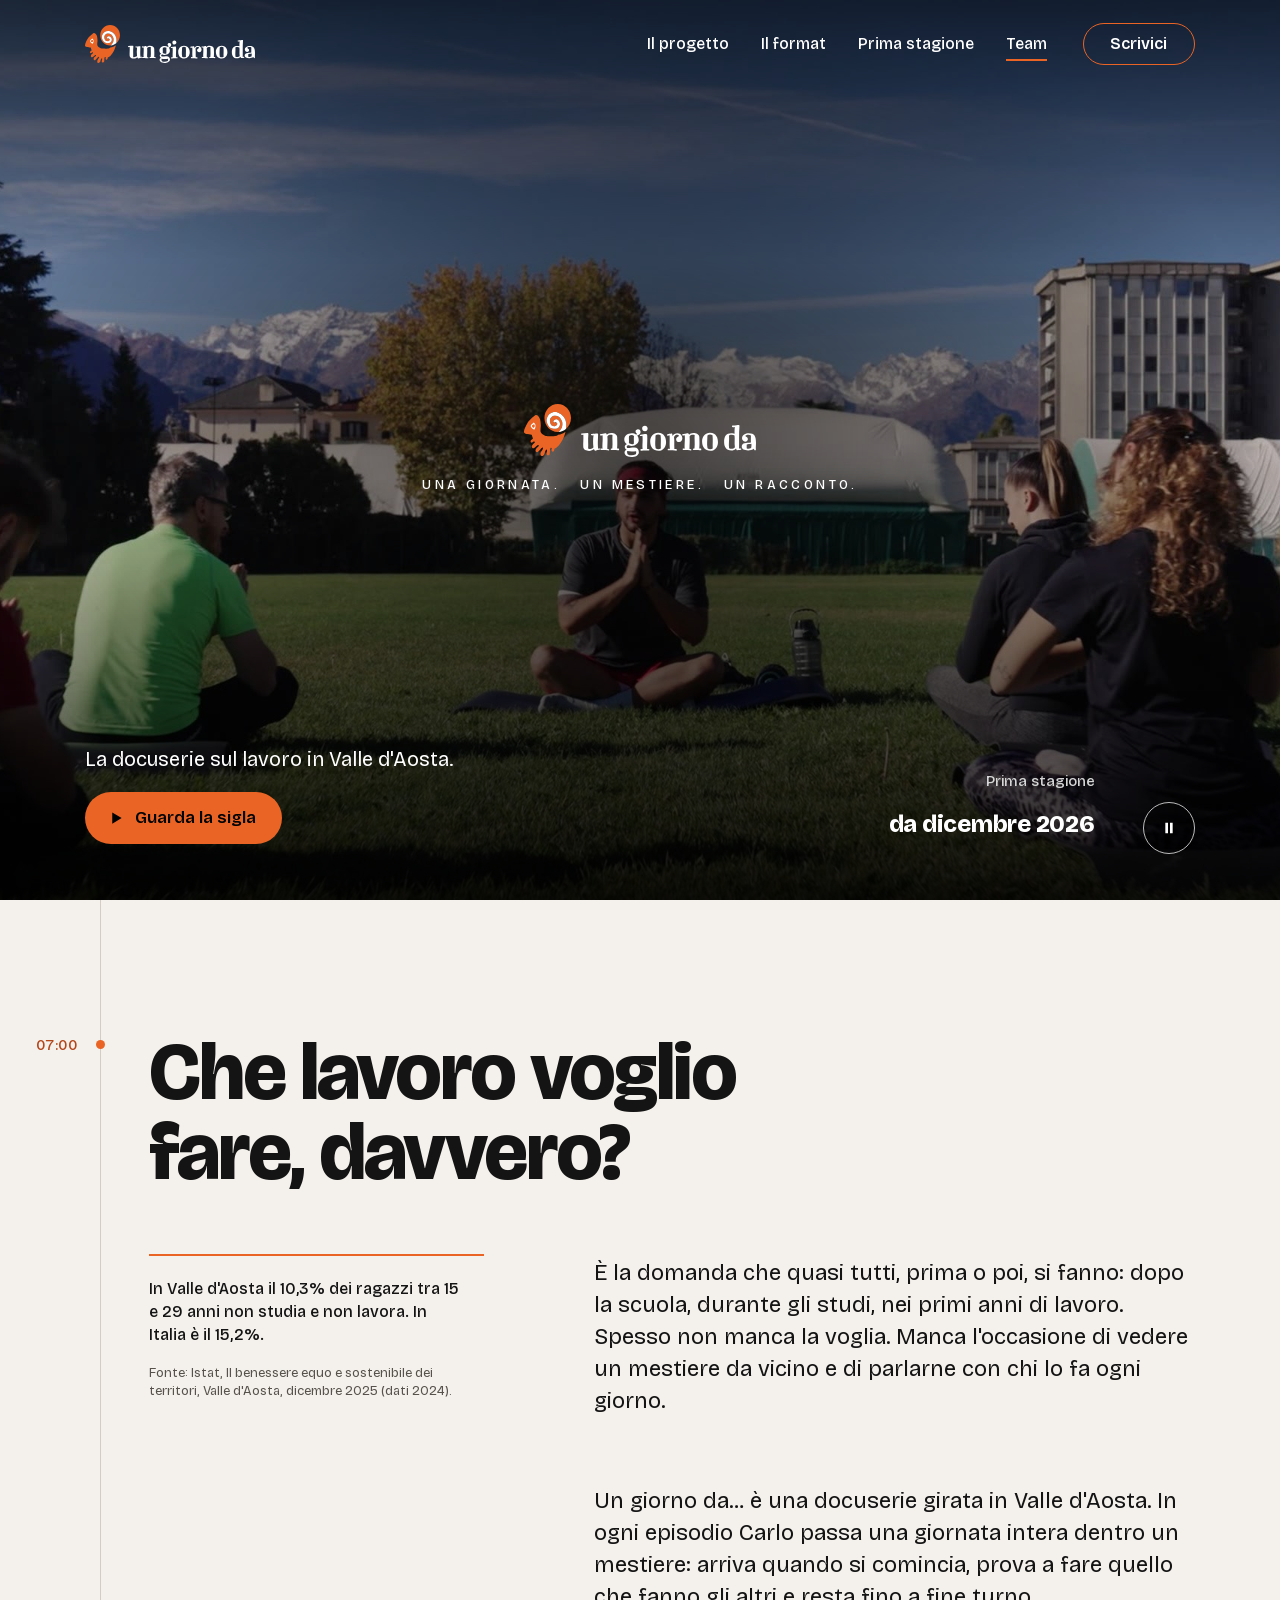
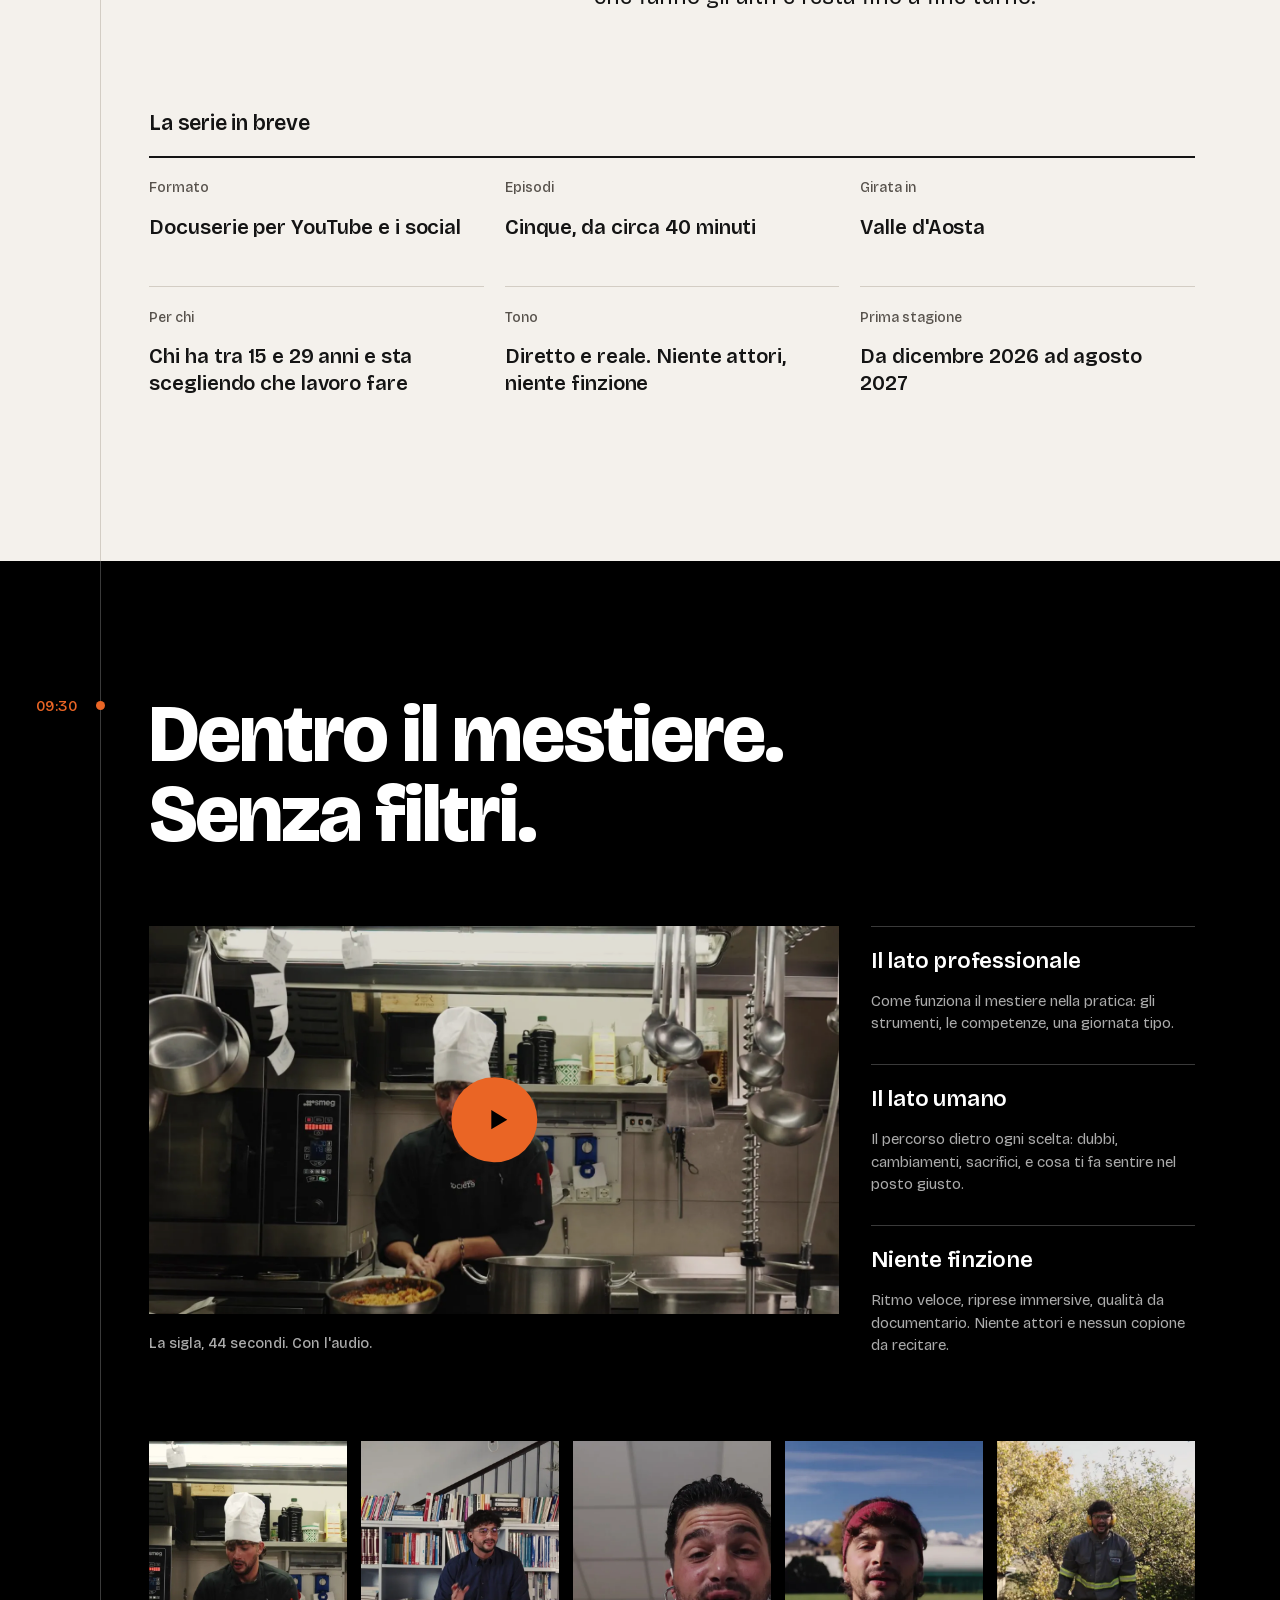
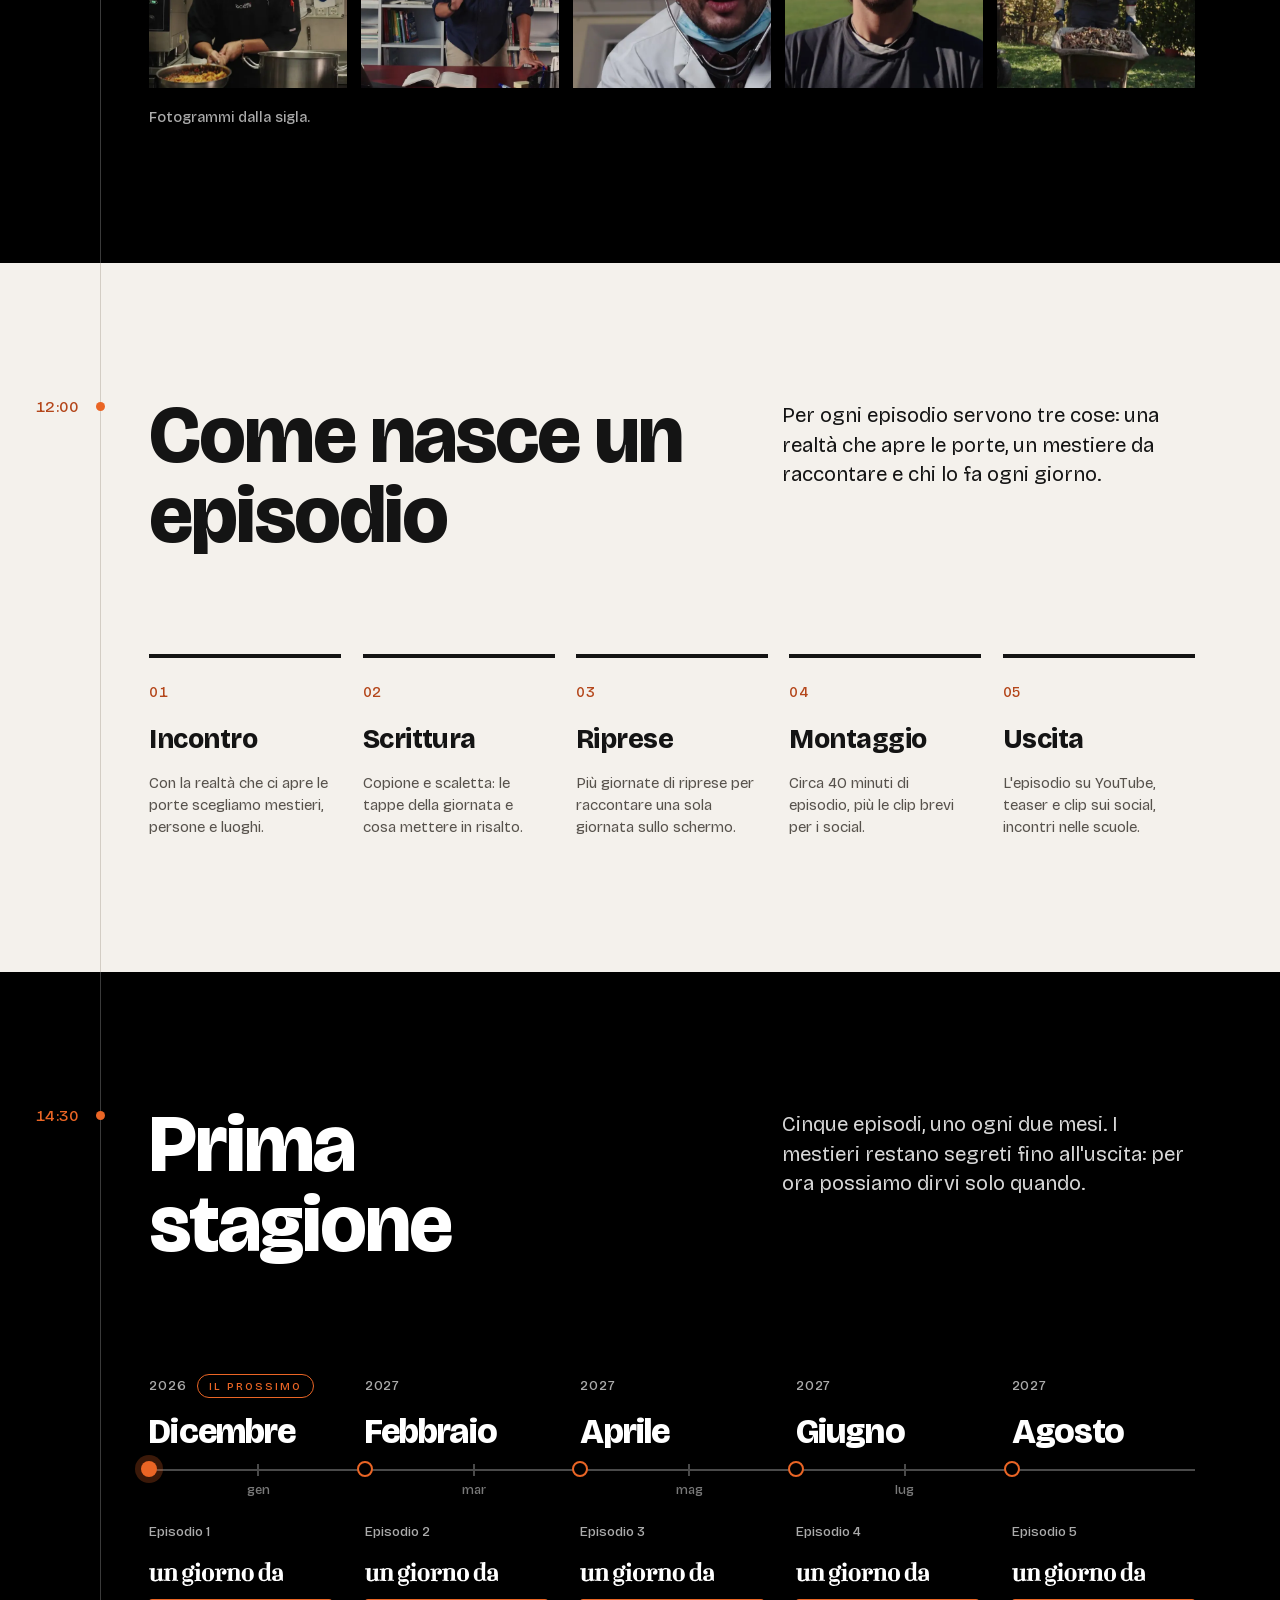
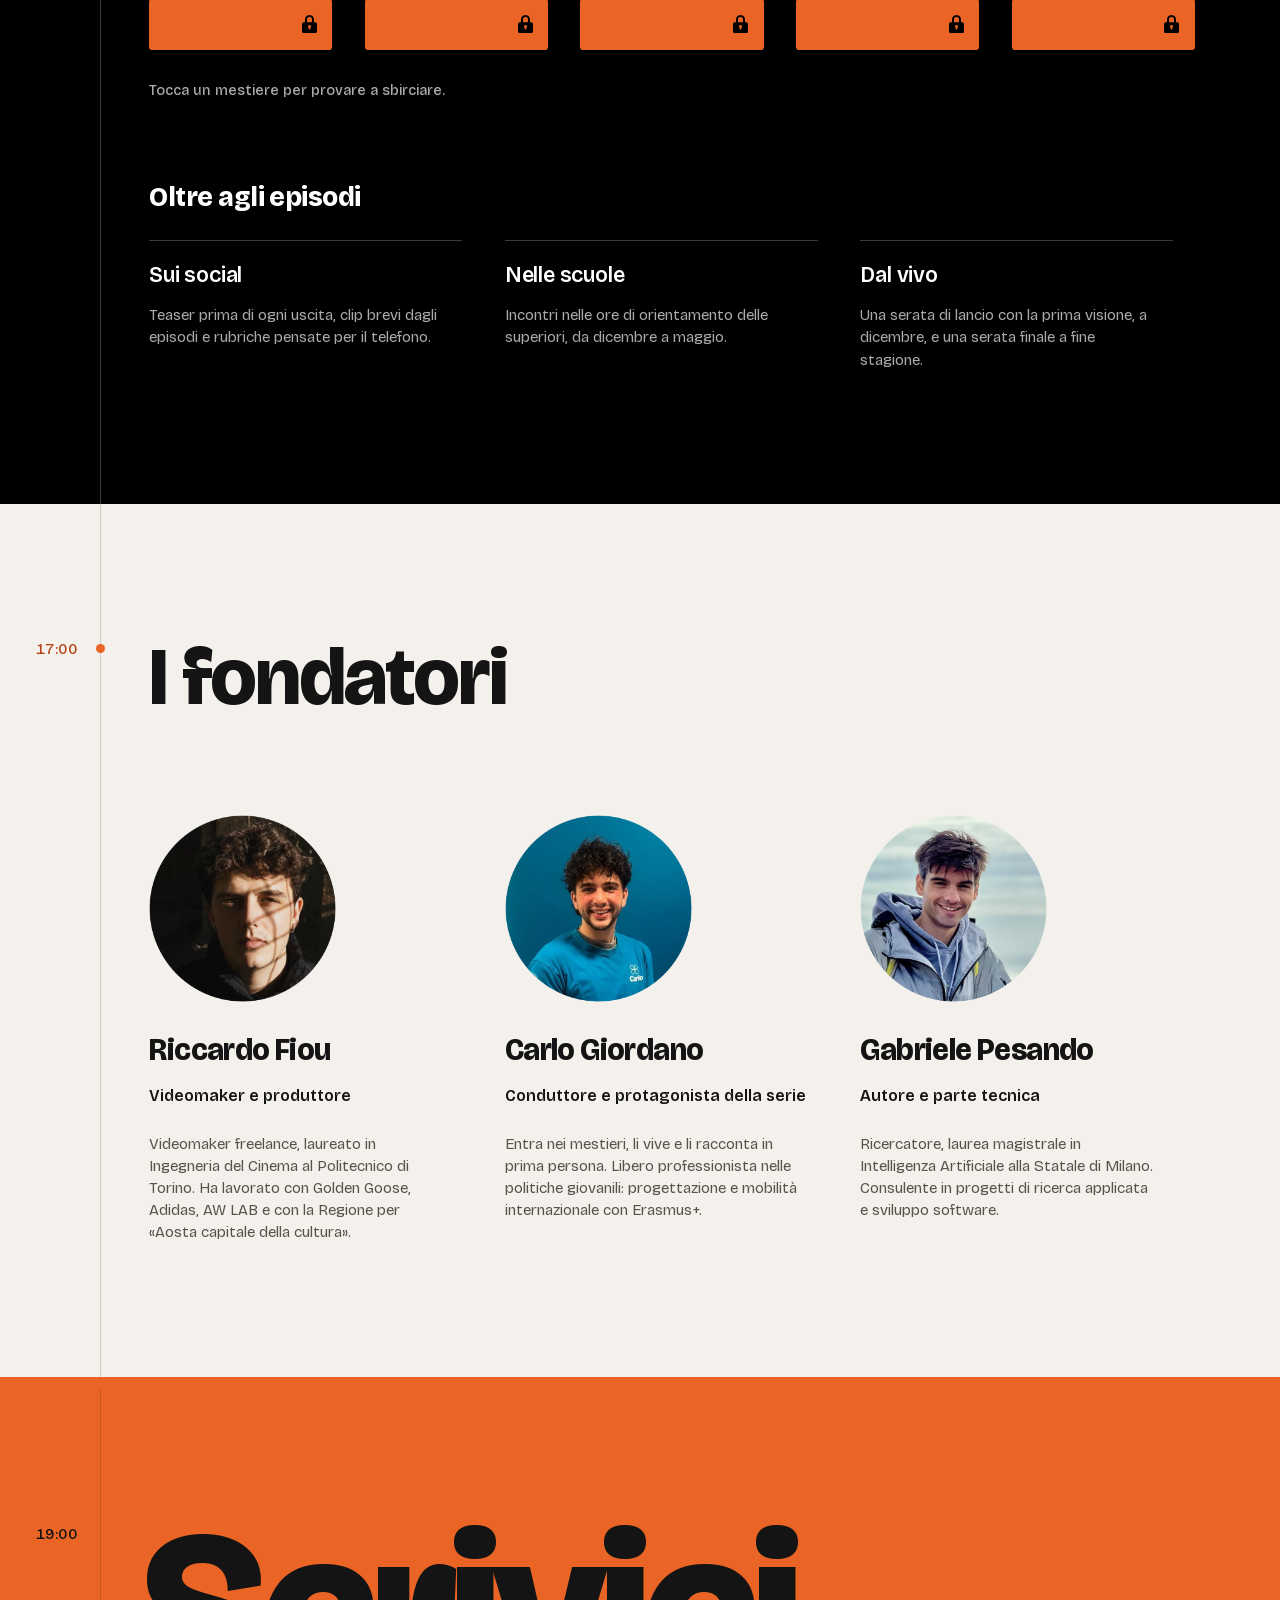
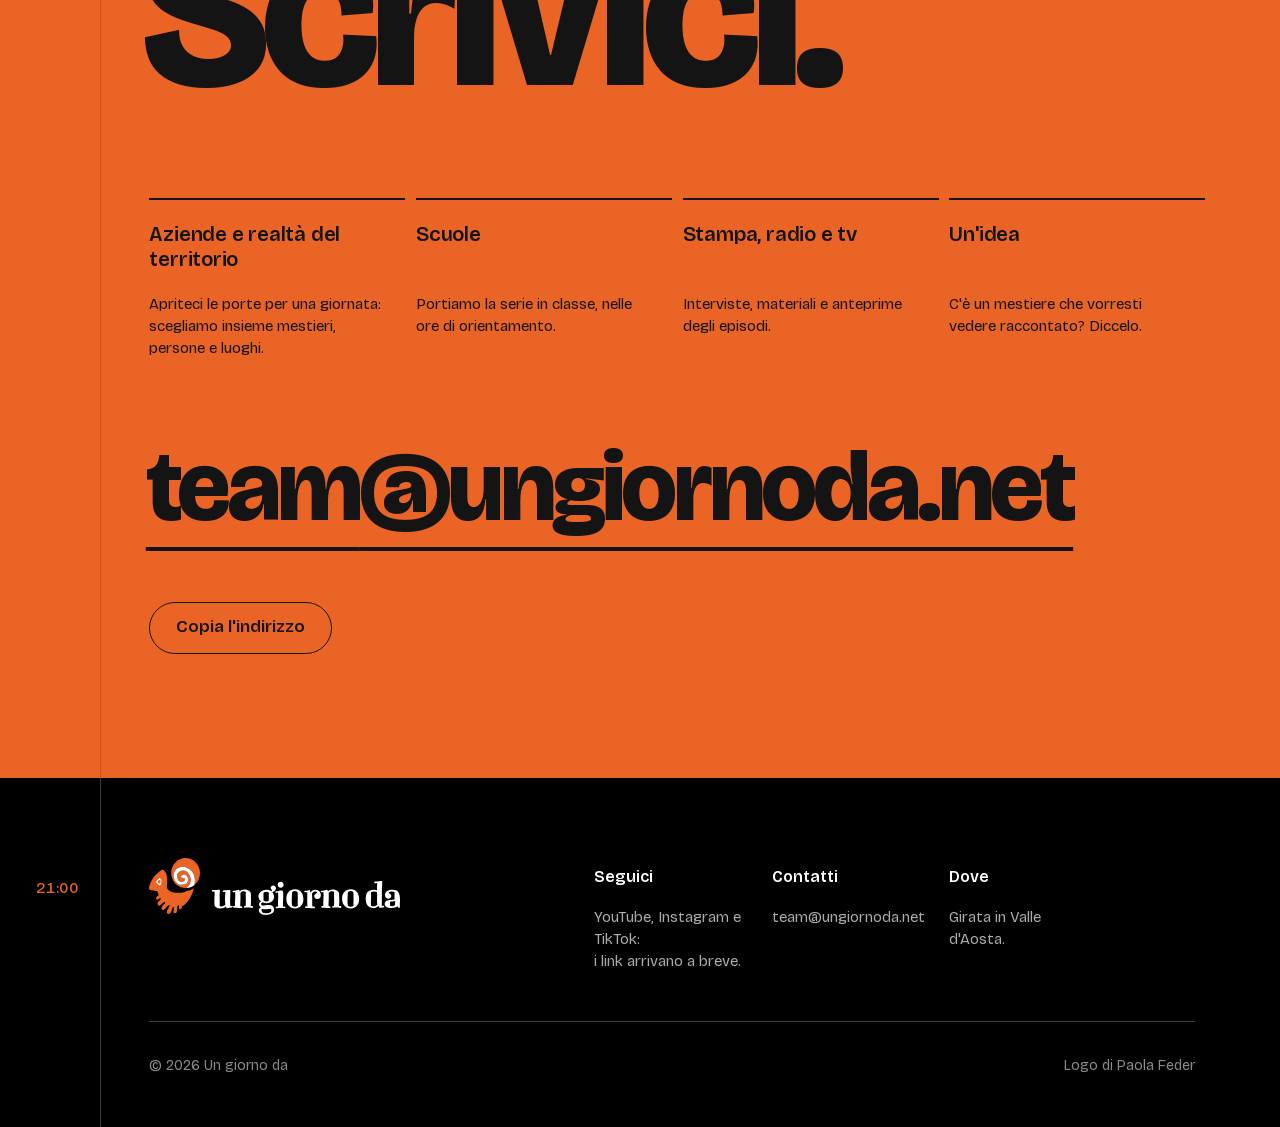
==== commit bb071e41: "Sito v3: layout del progetto VectorCraft, logo originale" ====
--- a/docs/index.html
+++ b/docs/index.html
@@ -31,13 +31,15 @@
 
   <header class="testata" data-testata>
     <a class="testata__logo" href="#top" aria-label="Un giorno da, torna all'inizio">
-      <img src="assets/img/logo-orizzontale.svg" alt="" width="292" height="100">
+      <img class="testata__simbolo" src="assets/img/simbolo.svg" alt="" width="55" height="61">
+      <img class="testata__scritta" src="assets/img/scritta-bianca.svg" alt="" width="111" height="20">
     </a>
     <nav class="testata__nav" aria-label="Sezioni">
       <a href="#progetto">Il progetto</a>
+      <a href="#format">Il format</a>
       <a href="#stagione">Prima stagione</a>
       <a href="#team">Team</a>
-      <a href="#contatti" class="testata__scrivi">Scrivici</a>
+      <a href="#scrivici" class="testata__scrivi">Scrivici</a>
     </nav>
   </header>
 
@@ -52,9 +54,9 @@
       <div class="apertura__velo" aria-hidden="true"></div>
 
       <div class="apertura__centro">
-        <h1 class="apertura__titolo">
-          <img class="apertura__simbolo" src="assets/img/simbolo.svg" alt="" width="366" height="400">
-          <img class="apertura__scritta" src="assets/img/scritta-bianca.svg" alt="un giorno da" width="591" height="100">
+        <h1 class="logo">
+          <img class="logo__simbolo" src="assets/img/simbolo.svg" alt="" width="55" height="61">
+          <img class="logo__scritta" src="assets/img/scritta-bianca.svg" alt="un giorno da" width="111" height="20">
         </h1>
         <p class="apertura__motto">
           <span>Una giornata.</span> <span>Un mestiere.</span> <span>Un racconto.</span>
@@ -62,174 +64,256 @@
       </div>
 
       <div class="apertura__piede">
-        <p class="apertura__intro">La docuserie sul lavoro in Valle d'Aosta. Prima stagione da dicembre&nbsp;2026.</p>
-        <a class="bottone" href="#sigla" data-apri-sigla>
-          <svg aria-hidden="true" viewBox="0 0 24 24" width="18" height="18"><path d="M7 4.5v15l12.5-7.5z" fill="currentColor"/></svg>
-          Guarda la sigla
+        <div class="apertura__sinistra">
+          <p class="apertura__intro">La docuserie sul lavoro in Valle d'Aosta.<span class="solo-telefono"> Prima stagione da dicembre&nbsp;2026.</span></p>
+          <a class="bottone bottone--pieno" href="#sigla" data-apri-sigla>
+            <svg aria-hidden="true" viewBox="0 0 24 24"><path d="M7 4.5v15l12.5-7.5z" fill="currentColor"/></svg>
+            Guarda la sigla
+          </a>
+        </div>
+        <p class="apertura__quando">
+          <span>Prima stagione</span>
+          <strong>da dicembre 2026</strong>
+        </p>
+        <button class="apertura__pausa" type="button" data-pausa aria-pressed="false">
+          <svg class="icona-pausa" aria-hidden="true" viewBox="0 0 24 24"><path d="M6.5 4h4v16h-4zM13.5 4h4v16h-4z" fill="currentColor"/></svg>
+          <svg class="icona-play" aria-hidden="true" viewBox="0 0 24 24"><path d="M7 4.5v15l12.5-7.5z" fill="currentColor"/></svg>
+          <span class="vh" data-pausa-testo>Metti in pausa il video</span>
+        </button>
+      </div>
+    </section>
+
+    <!-- 07:00 IL PROGETTO -->
+    <section class="sezione sezione--carta" id="progetto" aria-labelledby="progetto-titolo">
+      <div class="contenitore">
+        <p class="orario" aria-hidden="true">07:00</p>
+        <h2 id="progetto-titolo" class="titolo progetto__titolo">Che lavoro voglio fare, davvero?</h2>
+
+        <div class="progetto__corpo">
+          <aside class="progetto__nota">
+            <p class="progetto__dato">In Valle d'Aosta il 10,3% dei ragazzi tra 15 e 29 anni non studia e non lavora. In Italia è il 15,2%.</p>
+            <p class="progetto__fonte"><span class="solo-largo">Fonte: Istat, <cite>Il benessere equo e sostenibile dei territori, Valle d'Aosta</cite>, dicembre 2025 (dati 2024).</span><span class="solo-telefono">Fonte: Istat, <cite>BES dei territori, Valle d'Aosta</cite>, dic. 2025 (dati 2024).</span></p>
+          </aside>
+          <div class="progetto__testo">
+            <p><span class="solo-largo">È la domanda che quasi tutti, prima o poi, si fanno: dopo la scuola, durante gli studi, nei primi anni di lavoro. Spesso non manca la voglia. Manca l'occasione di vedere un mestiere da vicino e di parlarne con chi lo fa ogni giorno.</span><span class="solo-telefono">È la domanda che quasi tutti, prima o poi, si fanno. Spesso non manca la voglia: manca l'occasione di vedere un mestiere da vicino.</span></p>
+            <p><span class="solo-largo">Un giorno da… è una docuserie girata in Valle d'Aosta. In ogni episodio Carlo passa una giornata intera dentro un mestiere: arriva quando si comincia, prova a fare quello che fanno gli altri e resta fino a fine turno.</span><span class="solo-telefono">Un giorno da… è una docuserie girata in Valle d'Aosta. In ogni episodio Carlo passa una giornata intera dentro un mestiere, dalla prima ora all'ultima.</span></p>
+          </div>
+        </div>
+
+        <h3 class="sottotitolo scheda__titolo">La serie in breve</h3>
+        <dl class="scheda">
+          <div><dt>Formato</dt><dd>Docuserie per YouTube e i social</dd></div>
+          <div><dt>Episodi</dt><dd>Cinque, da circa 40 minuti</dd></div>
+          <div><dt>Girata in</dt><dd>Valle d'Aosta</dd></div>
+          <div><dt>Per chi</dt><dd>Chi ha tra 15 e 29 anni e sta scegliendo che lavoro fare</dd></div>
+          <div><dt>Tono</dt><dd>Diretto e reale. Niente attori, niente finzione</dd></div>
+          <div><dt>Prima stagione</dt><dd>Da dicembre 2026 ad agosto 2027</dd></div>
+        </dl>
+      </div>
+    </section>
+
+    <!-- 09:30 IL FORMAT -->
+    <section class="sezione sezione--nera" id="format" aria-labelledby="format-titolo">
+      <div class="contenitore">
+        <p class="orario" aria-hidden="true">09:30</p>
+        <h2 id="format-titolo" class="titolo format__titolo">Dentro il mestiere. Senza filtri.</h2>
+
+        <div class="format__corpo">
+          <figure class="format__sigla">
+            <div class="sigla" id="sigla">
+              <button class="sigla__play" type="button" data-sigla data-src="assets/video/sigla-1080.mp4" aria-label="Guarda la sigla di Un giorno da (44 secondi, con audio)">
+                <img src="assets/img/sigla-poster.webp" alt="" width="1600" height="900" loading="lazy">
+                <span class="sigla__tasto" aria-hidden="true">
+                  <svg viewBox="0 0 24 24"><path d="M7 4.5v15l12.5-7.5z" fill="currentColor"/></svg>
+                </span>
+              </button>
+            </div>
+            <figcaption class="didascalia">La sigla, 44 secondi. Con l'audio.</figcaption>
+          </figure>
+
+          <ul class="pilastri">
+            <li>
+              <h3>Il lato professionale</h3>
+              <p>Come funziona il mestiere nella pratica: gli strumenti, le competenze, una giornata tipo.</p>
+            </li>
+            <li>
+              <h3>Il lato umano</h3>
+              <p>Il percorso dietro ogni scelta: dubbi, cambiamenti, sacrifici, e cosa ti fa sentire nel posto giusto.</p>
+            </li>
+            <li>
+              <h3>Niente finzione</h3>
+              <p>Ritmo veloce, riprese immersive, qualità da documentario. Niente attori e nessun copione da recitare.</p>
+            </li>
+          </ul>
+        </div>
+
+        <figure class="fotogrammi">
+          <div class="fotogrammi__fila">
+            <img src="assets/img/fotogramma-7.2.webp" alt="" width="600" height="750" loading="lazy">
+            <img src="assets/img/fotogramma-10.5.webp" alt="" width="600" height="750" loading="lazy">
+            <img src="assets/img/fotogramma-20.0.webp" alt="" width="600" height="750" loading="lazy">
+            <img src="assets/img/fotogramma-23.6.webp" alt="" width="600" height="750" loading="lazy">
+            <img src="assets/img/fotogramma-37.2.webp" alt="" width="600" height="750" loading="lazy">
+          </div>
+          <figcaption class="didascalia">Fotogrammi dalla sigla.</figcaption>
+        </figure>
+      </div>
+    </section>
+
+    <!-- 12:00 COME NASCE UN EPISODIO -->
+    <section class="sezione sezione--carta" id="episodio" aria-labelledby="episodio-titolo">
+      <div class="contenitore">
+        <p class="orario" aria-hidden="true">12:00</p>
+        <div class="testa">
+          <h2 id="episodio-titolo" class="titolo testa__titolo">Come nasce un episodio</h2>
+          <p class="testa__lead">Per ogni episodio servono tre cose: una realtà che apre le porte, un mestiere da raccontare e chi lo fa ogni giorno.</p>
+        </div>
+        <ol class="passi">
+          <li><span class="passi__n">01</span><h3>Incontro</h3><p>Con la realtà che ci apre le porte scegliamo mestieri, persone e luoghi.</p></li>
+          <li><span class="passi__n">02</span><h3>Scrittura</h3><p>Copione e scaletta: le tappe della giornata e cosa mettere in risalto.</p></li>
+          <li><span class="passi__n">03</span><h3>Riprese</h3><p>Più giornate di riprese per raccontare una sola giornata sullo schermo.</p></li>
+          <li><span class="passi__n">04</span><h3>Montaggio</h3><p>Circa 40 minuti di episodio, più le clip brevi per i social.</p></li>
+          <li><span class="passi__n">05</span><h3>Uscita</h3><p>L'episodio su YouTube, teaser e clip sui social, incontri nelle scuole.</p></li>
+        </ol>
+      </div>
+    </section>
+
+    <!-- 14:30 PRIMA STAGIONE -->
+    <section class="sezione sezione--nera" id="stagione" aria-labelledby="stagione-titolo">
+      <div class="contenitore">
+        <p class="orario" aria-hidden="true">14:30</p>
+        <div class="testa">
+          <h2 id="stagione-titolo" class="titolo testa__titolo">Prima stagione</h2>
+          <p class="testa__lead testa__lead--chiaro">Cinque episodi, uno ogni due mesi. I mestieri restano segreti fino all'uscita: per ora possiamo dirvi solo quando.</p>
+        </div>
+
+        <div class="calendario">
+          <div class="calendario__linea" aria-hidden="true">
+            <span style="--i:1">gen</span><span style="--i:3">mar</span><span style="--i:5">mag</span><span style="--i:7">lug</span>
+          </div>
+          <ol class="calendario__episodi">
+            <li class="puntata" data-mese="2026-12">
+              <p class="puntata__anno">2026</p>
+              <p class="puntata__mese">Dicembre</p>
+              <p class="puntata__numero">Episodio 1</p>
+              <img class="puntata__scritta" src="assets/img/scritta-bianca.svg" alt="un giorno da" width="111" height="20">
+              <button class="segreto" type="button" data-segreto="dicembre"><span class="vh">Mestiere segreto. Si scopre a dicembre 2026.</span></button>
+            </li>
+            <li class="puntata" data-mese="2027-02">
+              <p class="puntata__anno">2027</p>
+              <p class="puntata__mese">Febbraio</p>
+              <p class="puntata__numero">Episodio 2</p>
+              <img class="puntata__scritta" src="assets/img/scritta-bianca.svg" alt="un giorno da" width="111" height="20">
+              <button class="segreto" type="button" data-segreto="febbraio"><span class="vh">Mestiere segreto. Si scopre a febbraio 2027.</span></button>
+            </li>
+            <li class="puntata" data-mese="2027-04">
+              <p class="puntata__anno">2027</p>
+              <p class="puntata__mese">Aprile</p>
+              <p class="puntata__numero">Episodio 3</p>
+              <img class="puntata__scritta" src="assets/img/scritta-bianca.svg" alt="un giorno da" width="111" height="20">
+              <button class="segreto" type="button" data-segreto="aprile"><span class="vh">Mestiere segreto. Si scopre ad aprile 2027.</span></button>
+            </li>
+            <li class="puntata" data-mese="2027-06">
+              <p class="puntata__anno">2027</p>
+              <p class="puntata__mese">Giugno</p>
+              <p class="puntata__numero">Episodio 4</p>
+              <img class="puntata__scritta" src="assets/img/scritta-bianca.svg" alt="un giorno da" width="111" height="20">
+              <button class="segreto" type="button" data-segreto="giugno"><span class="vh">Mestiere segreto. Si scopre a giugno 2027.</span></button>
+            </li>
+            <li class="puntata" data-mese="2027-08">
+              <p class="puntata__anno">2027</p>
+              <p class="puntata__mese">Agosto</p>
+              <p class="puntata__numero">Episodio 5</p>
+              <img class="puntata__scritta" src="assets/img/scritta-bianca.svg" alt="un giorno da" width="111" height="20">
+              <button class="segreto" type="button" data-segreto="agosto"><span class="vh">Mestiere segreto. Si scopre ad agosto 2027.</span></button>
+            </li>
+          </ol>
+          <p class="calendario__nota" aria-live="polite" data-nota>Tocca un mestiere per provare a sbirciare.</p>
+        </div>
+
+        <h3 class="sottotitolo sottotitolo--grande oltre__titolo">Oltre agli episodi</h3>
+        <ul class="colonne colonne--3 oltre">
+          <li><h4>Sui social</h4><p>Teaser prima di ogni uscita, clip brevi dagli episodi e rubriche pensate per il telefono.</p></li>
+          <li><h4>Nelle scuole</h4><p>Incontri nelle ore di orientamento delle superiori, da dicembre a maggio.</p></li>
+          <li><h4>Dal vivo</h4><p>Una serata di lancio con la prima visione, a dicembre, e una serata finale a fine stagione.</p></li>
+        </ul>
+      </div>
+    </section>
+
+    <!-- 17:00 TEAM -->
+    <section class="sezione sezione--carta" id="team" aria-labelledby="team-titolo">
+      <div class="contenitore">
+        <p class="orario" aria-hidden="true">17:00</p>
+        <h2 id="team-titolo" class="titolo">I fondatori</h2>
+        <ul class="persone">
+          <li class="persona">
+            <img src="assets/img/team-riccardo.webp" alt="Riccardo Fiou" width="600" height="600" loading="lazy">
+            <h3>Riccardo Fiou</h3>
+            <p class="persona__ruolo">Videomaker e produttore</p>
+            <p class="persona__bio"><span class="solo-largo">Videomaker freelance, laureato in Ingegneria del Cinema al Politecnico di Torino. Ha lavorato con Golden Goose, Adidas, AW LAB e con la Regione per «Aosta capitale della cultura».</span><span class="solo-telefono">Videomaker freelance, Ingegneria del Cinema al Politecnico di Torino.</span></p>
+          </li>
+          <li class="persona">
+            <img src="assets/img/team-carlo.webp" alt="Carlo Giordano" width="600" height="600" loading="lazy">
+            <h3>Carlo Giordano</h3>
+            <p class="persona__ruolo"><span class="solo-largo">Conduttore e protagonista della serie</span><span class="solo-telefono">Conduttore e protagonista</span></p>
+            <p class="persona__bio"><span class="solo-largo">Entra nei mestieri, li vive e li racconta in prima persona. Libero professionista nelle politiche giovanili: progettazione e mobilità internazionale con Erasmus+.</span><span class="solo-telefono">Entra nei mestieri, li vive e li racconta in prima persona.</span></p>
+          </li>
+          <li class="persona">
+            <img src="assets/img/team-gabriele.webp" alt="Gabriele Pesando" width="600" height="600" loading="lazy">
+            <h3>Gabriele Pesando</h3>
+            <p class="persona__ruolo">Autore e parte tecnica</p>
+            <p class="persona__bio"><span class="solo-largo">Ricercatore, laurea magistrale in Intelligenza Artificiale alla Statale di Milano. Consulente in progetti di ricerca applicata e sviluppo software.</span><span class="solo-telefono">Ricercatore, laurea magistrale in Intelligenza Artificiale.</span></p>
+          </li>
+        </ul>
+      </div>
+    </section>
+
+    <!-- 19:00 SCRIVICI -->
+    <section class="sezione sezione--arancio" id="scrivici" aria-labelledby="scrivici-titolo">
+      <div class="contenitore">
+        <p class="orario" aria-hidden="true">19:00</p>
+        <h2 id="scrivici-titolo" class="scrivici__titolo">Scrivici.</h2>
+        <ul class="colonne colonne--4 motivi">
+          <li><h3>Aziende e realtà del territorio</h3><p><span class="solo-largo">Apriteci le porte per una giornata: scegliamo insieme mestieri, persone e luoghi.</span><span class="solo-telefono">Apriteci le porte per una giornata.</span></p></li>
+          <li><h3>Scuole</h3><p><span class="solo-largo">Portiamo la serie in classe, nelle ore di orientamento.</span><span class="solo-telefono">Portiamo la serie in classe.</span></p></li>
+          <li><h3>Stampa, radio e tv</h3><p><span class="solo-largo">Interviste, materiali e anteprime degli episodi.</span><span class="solo-telefono">Interviste, materiali e anteprime.</span></p></li>
+          <li><h3>Un'idea</h3><p><span class="solo-largo">C'è un mestiere che vorresti vedere raccontato? Diccelo.</span><span class="solo-telefono">C'è un mestiere che vorresti vedere? Diccelo.</span></p></li>
+        </ul>
+        <p class="scrivici__mail"><a href="mailto:team@ungiornoda.net">team<wbr>@ungiornoda.net</a></p>
+        <button class="bottone bottone--bordo" type="button" data-copia="team@ungiornoda.net">
+          <span data-copia-testo>Copia l'indirizzo</span>
+        </button>
+      </div>
+    </section>
+  </main>
+
+  <!-- 21:00 PIEDE -->
+  <footer class="sezione piede">
+    <div class="contenitore">
+      <p class="orario" aria-hidden="true">21:00</p>
+      <div class="piede__alto">
+        <a class="logo logo--piede" href="#top" aria-label="Un giorno da, torna all'inizio">
+          <img class="logo__simbolo" src="assets/img/simbolo.svg" alt="" width="55" height="61" loading="lazy">
+          <img class="logo__scritta" src="assets/img/scritta-bianca.svg" alt="" width="111" height="20" loading="lazy">
         </a>
-      </div>
-
-      <button class="apertura__pausa" type="button" data-pausa aria-pressed="false">
-        <svg class="icona-pausa" aria-hidden="true" viewBox="0 0 24 24" width="16" height="16"><path d="M6.5 4h4v16h-4zM13.5 4h4v16h-4z" fill="currentColor"/></svg>
-        <svg class="icona-play" aria-hidden="true" viewBox="0 0 24 24" width="16" height="16"><path d="M7 4.5v15l12.5-7.5z" fill="currentColor"/></svg>
-        <span class="vh" data-pausa-testo>Metti in pausa il video</span>
-      </button>
-    </section>
-
-    <!-- IL PROGETTO -->
-    <section class="progetto" id="progetto" aria-labelledby="progetto-titolo">
-      <div class="progetto__testa">
-        <h2 id="progetto-titolo" class="titolo">Il lavoro vero, un mestiere alla volta.</h2>
-        <p class="progetto__lead">
-          <em>Un giorno da…</em> è una docuserie girata in Valle d'Aosta. In ogni episodio Carlo passa una giornata
-          intera dentro un mestiere: arriva quando si comincia, prova a fare quello che fanno gli altri e resta fino
-          a fine turno. Quello che vedi è com'è davvero quel lavoro, senza filtri.
-        </p>
-      </div>
-
-      <ol class="tre">
-        <li class="tre__voce">
-          <h3>Una giornata.</h3>
-          <p>Dalla mattina alla sera, raccontata in un episodio di 40–45 minuti.</p>
-        </li>
-        <li class="tre__voce">
-          <h3>Un mestiere.</h3>
-          <p>Uno per episodio, in un'azienda o una realtà della Valle. Carlo non si limita a fare domande: ci mette le mani.</p>
-        </li>
-        <li class="tre__voce">
-          <h3>Un racconto.</h3>
-          <p>Quello di chi quel lavoro lo fa ogni giorno: come ci è arrivato, cosa lo tiene lì, cosa direbbe a chi deve ancora scegliere.</p>
-        </li>
-      </ol>
-
-      <div class="progetto__sigla">
-        <div class="sigla" id="sigla">
-          <button class="sigla__play" type="button" data-sigla data-src="assets/video/sigla-1080.mp4" aria-label="Guarda la sigla di Un giorno da (44 secondi, con audio)">
-            <img src="assets/img/sigla-thumb.webp" alt="" width="1280" height="720" loading="lazy">
-            <span class="sigla__tasto" aria-hidden="true">
-              <svg viewBox="0 0 24 24" width="28" height="28"><path d="M7 4.5v15l12.5-7.5z" fill="currentColor"/></svg>
-            </span>
-          </button>
-        </div>
-        <div class="progetto__per-chi">
-          <p class="progetto__didascalia">La sigla, 44 secondi.</p>
-          <p>
-            La serie è pensata per chi ha tra i 15 e i 29 anni e sta ancora capendo che lavoro fare. E per chiunque
-            si sia chiesto almeno una volta com'è, davvero, quel lavoro lì.
-          </p>
-        </div>
-      </div>
-    </section>
-
-    <!-- PRIMA STAGIONE -->
-    <section class="stagione" id="stagione" aria-labelledby="stagione-titolo">
-      <div class="stagione__testa">
-        <h2 id="stagione-titolo" class="titolo">Prima stagione</h2>
-        <p>Cinque episodi, uno ogni due mesi. I mestieri restano segreti fino all'uscita: per ora possiamo dirvi solo quando.</p>
-      </div>
-
-      <ol class="calendario" data-calendario>
-        <li class="puntata" data-mese="2026-12">
-          <p class="puntata__quando"><span class="puntata__mese">Dicembre</span> <span class="puntata__anno">2026</span></p>
-          <div class="puntata__card">
-            <p class="etichetta">Episodio 01</p>
-            <img class="puntata__scritta" src="assets/img/scritta-bianca.svg" alt="un giorno da" width="591" height="100">
-            <button class="segreto" type="button" data-segreto="dicembre">
-              <span class="vh">Mestiere segreto. Si scopre a dicembre 2026.</span>
-            </button>
-          </div>
-        </li>
-        <li class="puntata" data-mese="2027-02">
-          <p class="puntata__quando"><span class="puntata__mese">Febbraio</span> <span class="puntata__anno">2027</span></p>
-          <div class="puntata__card">
-            <p class="etichetta">Episodio 02</p>
-            <img class="puntata__scritta" src="assets/img/scritta-bianca.svg" alt="un giorno da" width="591" height="100">
-            <button class="segreto" type="button" data-segreto="febbraio">
-              <span class="vh">Mestiere segreto. Si scopre a febbraio 2027.</span>
-            </button>
-          </div>
-        </li>
-        <li class="puntata" data-mese="2027-04">
-          <p class="puntata__quando"><span class="puntata__mese">Aprile</span> <span class="puntata__anno">2027</span></p>
-          <div class="puntata__card">
-            <p class="etichetta">Episodio 03</p>
-            <img class="puntata__scritta" src="assets/img/scritta-bianca.svg" alt="un giorno da" width="591" height="100">
-            <button class="segreto" type="button" data-segreto="aprile">
-              <span class="vh">Mestiere segreto. Si scopre ad aprile 2027.</span>
-            </button>
-          </div>
-        </li>
-        <li class="puntata" data-mese="2027-06">
-          <p class="puntata__quando"><span class="puntata__mese">Giugno</span> <span class="puntata__anno">2027</span></p>
-          <div class="puntata__card">
-            <p class="etichetta">Episodio 04</p>
-            <img class="puntata__scritta" src="assets/img/scritta-bianca.svg" alt="un giorno da" width="591" height="100">
-            <button class="segreto" type="button" data-segreto="giugno">
-              <span class="vh">Mestiere segreto. Si scopre a giugno 2027.</span>
-            </button>
-          </div>
-        </li>
-        <li class="puntata" data-mese="2027-08">
-          <p class="puntata__quando"><span class="puntata__mese">Agosto</span> <span class="puntata__anno">2027</span></p>
-          <div class="puntata__card">
-            <p class="etichetta">Episodio 05</p>
-            <img class="puntata__scritta" src="assets/img/scritta-bianca.svg" alt="un giorno da" width="591" height="100">
-            <button class="segreto" type="button" data-segreto="agosto">
-              <span class="vh">Mestiere segreto. Si scopre ad agosto 2027.</span>
-            </button>
-          </div>
-        </li>
-      </ol>
-      <p class="stagione__nota" aria-live="polite" data-nota>Tocca un mestiere per provare a sbirciare.</p>
-    </section>
-
-    <!-- TEAM -->
-    <section class="team" id="team" aria-labelledby="team-titolo">
-      <div class="team__testa">
-        <h2 id="team-titolo" class="titolo">Chi la fa</h2>
-        <p>Siamo in tre. Carlo va sul posto e ci mette la faccia, Riccardo riprende e monta, Gabriele scrive gli episodi e segue la parte tecnica.</p>
-      </div>
-      <ul class="persone">
-        <li class="persona">
-          <img src="assets/img/team-riccardo.webp" alt="Riccardo Fiou" width="600" height="600" loading="lazy">
-          <h3>Riccardo Fiou</h3>
-          <p>Videomaker e produttore</p>
-        </li>
-        <li class="persona">
-          <img src="assets/img/team-carlo.webp" alt="Carlo Giordano" width="600" height="600" loading="lazy">
-          <h3>Carlo Giordano</h3>
-          <p>Conduttore e protagonista della serie</p>
-        </li>
-        <li class="persona">
-          <img src="assets/img/team-gabriele.webp" alt="Gabriele Pesando" width="600" height="600" loading="lazy">
-          <h3>Gabriele Pesando</h3>
-          <p>Autore e parte tecnica</p>
-        </li>
-      </ul>
-    </section>
-
-    <!-- CONTATTI -->
-    <section class="contatti" id="contatti" aria-labelledby="contatti-titolo">
-      <h2 id="contatti-titolo" class="contatti__titolo">Scrivici.</h2>
-      <ul class="contatti__chi">
-        <li>Hai un'azienda e vuoi aprirci le porte per un episodio.</li>
-        <li>Insegni e vuoi portare la serie in classe.</li>
-        <li>Scrivi per un giornale, una radio, un sito.</li>
-        <li>C'è un mestiere che vorresti vedere.</li>
-      </ul>
-      <p class="contatti__mail">
-        <a href="mailto:team@ungiornoda.net">team<wbr>@ungiornoda.net</a>
-      </p>
-      <button class="contatti__copia" type="button" data-copia="team@ungiornoda.net">
-        <span data-copia-testo>Copia l'indirizzo</span>
-      </button>
-    </section>
-  </main>
-
-  <footer class="piede">
-    <img src="assets/img/logo-orizzontale.svg" alt="Un giorno da" width="292" height="100" loading="lazy">
-    <p>Una docuserie girata in Valle d'Aosta.</p>
-    <p>© 2026 Un giorno da</p>
+        <div class="piede__col">
+          <h2>Seguici</h2>
+          <p>YouTube, Instagram e TikTok:<br>i link arrivano a breve.</p>
+        </div>
+        <div class="piede__col">
+          <h2>Contatti</h2>
+          <p><a href="mailto:team@ungiornoda.net">team@ungiornoda.net</a></p>
+        </div>
+        <div class="piede__col">
+          <h2>Dove</h2>
+          <p>Girata in Valle d'Aosta.</p>
+        </div>
+      </div>
+      <div class="piede__basso">
+        <p>© 2026 Un giorno da</p>
+        <p>Logo di Paola Feder</p>
+      </div>
+    </div>
   </footer>
 
   <script src="assets/js/main.js" defer></script>
--- a/docs/assets/css/style.css
+++ b/docs/assets/css/style.css
@@ -1,7 +1,8 @@
-/* Un giorno da… — sito vetrina
-   Colori e caratteri dal manuale del logo (Regole: colori e caratteri):
-   arancio #EA6525, nero #000, inchiostro #141414, bianco, carta #F4F1EC.
-   Paquito Bold solo nel logo (qui è in tracciati SVG); testi in Bricolage Grotesque. */
+/* Un giorno da… — sito vetrina, v3
+   Layout ricalcato sul progetto VectorCraft (design/UGD_sito_v3.vectorcraft):
+   tavola desktop 1440 px, contenuto da x 168 a x 1344 (12 colonne da 76 + 24), colonna degli orari a x 40-112.
+   Tutte le misure desktop sono in "u" = 1 px del progetto a 1440 (scala tra 1024 e 1440).
+   Colori e caratteri dal manuale del logo; logo originale di Paola Feder (SVG). */
 
 @font-face {
   font-family: "Bricolage Grotesque";
@@ -22,28 +23,26 @@
 
 :root {
   --arancio: #EA6525;
+  --arancio-scuro: #B4461A;   /* orari e numeri su carta */
   --nero: #000;
   --inchiostro: #141414;
   --bianco: #fff;
   --carta: #F4F1EC;
-  --grigio-su-nero: #ABABAB;   /* 8.9:1 sul nero */
-  --grigio-su-carta: #57524C;  /* 7:1 sulla carta */
-  --riga-su-nero: rgba(255, 255, 255, .2);
-
-  --margine: clamp(1.25rem, 5vw, 5rem);
-  --sezione: clamp(5rem, 11vw, 10rem);
-  --largo: 88rem;
+  --grigio-carta: #57524C;
+  --grigio-nero: #ABABAB;
+  --chiaro-nero: #D6D6D6;
+  --riga-carta: #D3CDC4;
+  --riga-nero: #3A3A3A;
+  --linea-tempo: #4A4A4A;
+
+  --u: clamp(0.711px, calc(100vw / 1440), 1px);
   --curva: cubic-bezier(.16, 1, .3, 1);
-
-  --testo: clamp(1.0625rem, .35vw + .95rem, 1.25rem);
-  --lead: clamp(1.2rem, .9vw + .9rem, 1.6rem);
-  --titolo: clamp(2.6rem, 5.6vw + .6rem, 6rem);
 }
 
 *, *::before, *::after { box-sizing: border-box; }
 html {
   -webkit-text-size-adjust: 100%;
-  scroll-padding-top: 5rem;
+  scroll-padding-top: 67px;
   scrollbar-color: var(--arancio) var(--nero);
 }
 @media (prefers-reduced-motion: no-preference) {
@@ -55,26 +54,20 @@
   color: var(--bianco);
   font-family: "Bricolage Grotesque", ui-sans-serif, system-ui, sans-serif;
   font-optical-sizing: auto;
-  font-size: var(--testo);
-  line-height: 1.55;
+  font-size: 17px;
+  line-height: 1.47;
   caret-color: var(--arancio);
   -webkit-font-smoothing: antialiased;
   text-rendering: optimizeLegibility;
 }
 img, video, svg { display: block; max-width: 100%; }
-h1, h2, h3, p, ol, ul { margin: 0; }
+h1, h2, h3, h4, p, ol, ul, dl, dd, figure { margin: 0; }
 ol, ul { padding: 0; list-style: none; }
 a { color: inherit; text-underline-offset: .2em; text-decoration-thickness: .08em; }
 button { font: inherit; color: inherit; }
-em { font-style: italic; }
-
+cite { font-style: normal; }
 ::selection { background: var(--arancio); color: var(--nero); }
-
-:focus-visible {
-  outline: 3px solid var(--arancio);
-  outline-offset: 4px;
-  border-radius: 2px;
-}
+:focus-visible { outline: 3px solid var(--arancio); outline-offset: 4px; border-radius: 2px; }
 
 .vh {
   position: absolute !important;
@@ -85,49 +78,81 @@
   white-space: nowrap;
 }
 .salta {
-  position: absolute;
-  left: 1rem; top: -4rem;
-  z-index: 100;
+  position: absolute; left: 1rem; top: -4rem; z-index: 100;
   padding: .75rem 1rem;
-  background: var(--arancio);
-  color: var(--nero);
-  font-weight: 700;
-  text-decoration: none;
+  background: var(--arancio); color: var(--nero);
+  font-weight: 700; text-decoration: none;
 }
 .salta:focus { top: 1rem; }
-
-/* ---------- elementi comuni */
+.solo-telefono { display: none; }
+
+/* testo tagliato su maiuscole e linea di base, come le aree di testo del progetto */
+.titolo, .testa__lead, .progetto__testo p, .progetto__dato, .progetto__fonte, .sottotitolo,
+.scheda dt, .scheda dd, .pilastri h3, .pilastri p, .didascalia, .passi__n, .passi h3, .passi p,
+.puntata p, .calendario__nota, .oltre h4, .oltre p, .persona h3, .persona p, .scrivici__titolo,
+.motivi h3, .motivi p, .scrivici__mail, .piede h2, .piede p, .orario, .apertura__intro, .apertura__quando > * {
+  text-box: trim-both cap alphabetic;
+}
+
+/* ---------------------------------------------------------------- elementi comuni */
 
 .titolo {
-  font-size: var(--titolo);
+  font-size: calc(92 * var(--u));
   font-weight: 800;
-  line-height: .95;
-  letter-spacing: -.035em;
-  text-wrap: balance;
-}
-.etichetta {
-  font-size: .8rem;
-  font-weight: 500;
-  letter-spacing: .22em;
-  text-transform: uppercase;
-  color: var(--arancio);
-}
+  font-variation-settings: "opsz" 96;
+  line-height: .978;
+  letter-spacing: -.025em;
+}
+.sottotitolo {
+  font-size: calc(24 * var(--u));
+  font-weight: 600;
+  letter-spacing: -.01em;
+  line-height: 1;
+}
+.sottotitolo--grande {
+  font-size: calc(30 * var(--u));
+  font-weight: 800;
+  letter-spacing: -.02em;
+}
+.didascalia {
+  margin-top: calc(34 * var(--u) - .72em);
+  font-size: max(14px, calc(16 * var(--u)));
+  font-weight: 500;
+  color: var(--grigio-nero);
+}
+
 .bottone {
   display: inline-flex;
   align-items: center;
-  gap: .6rem;
-  min-height: 3rem;
-  padding: .8rem 1.5rem .8rem 1.25rem;
-  border-radius: 999px;
-  background: var(--arancio);
-  color: var(--nero);
-  font-weight: 700;
+  gap: 10px;
+  height: 52px;
+  padding: 0 26px;
+  border-radius: 26px;
+  font-size: 17px;
+  font-weight: 600;
   text-decoration: none;
-  transition: background-color .25s var(--curva), color .25s var(--curva);
-}
-.bottone:hover { background: var(--bianco); }
-
-/* ---------- testata */
+  cursor: pointer;
+  transition: background-color .25s var(--curva), color .25s var(--curva), border-color .25s var(--curva);
+}
+.bottone svg { width: 18px; height: 18px; margin-left: -4px; }
+.bottone--pieno { background: var(--arancio); color: var(--nero); border: 0; }
+.bottone--pieno:hover { background: var(--bianco); }
+.bottone--bordo { background: none; color: var(--inchiostro); border: 1.5px solid var(--inchiostro); }
+.bottone--bordo:hover, .bottone--bordo.is-fatto { background: var(--inchiostro); color: var(--arancio); }
+
+/* logo: simbolo e scritta originali, scritta alta 0,6 del simbolo, allineati in basso */
+.logo {
+  --h: calc(58.5 * var(--u));
+  display: flex;
+  align-items: flex-end;
+  gap: calc(var(--h) * .21);
+  margin: 0;
+  text-decoration: none;
+}
+.logo__simbolo { height: var(--h); width: auto; }
+.logo__scritta { height: calc(var(--h) * .607); width: auto; margin-bottom: calc(var(--h) * -.005); }
+
+/* ---------------------------------------------------------------- testata */
 
 .testata {
   position: fixed;
@@ -136,39 +161,52 @@
   display: flex;
   align-items: center;
   justify-content: space-between;
-  gap: 1.5rem;
-  padding: 1.1rem var(--margine);
-  transition: background-color .35s var(--curva), padding .35s var(--curva);
-}
+  height: calc(98 * var(--u));
+  padding: 0 calc(96 * var(--u)) 0 calc(96 * var(--u));
+  transition: background-color .35s var(--curva), height .35s var(--curva);
+}
+.testata__logo {
+  display: flex;
+  align-items: flex-end;
+  gap: 8px;
+  opacity: 0;
+  visibility: hidden;
+  transition: opacity .35s var(--curva), visibility .35s;
+}
+.testata__simbolo { height: 38px; width: auto; }
+.testata__scritta { height: 23px; width: auto; }
 .testata.is-solida {
+  height: 68px;
   background: var(--nero);
-  padding-block: .7rem;
-  border-bottom: 1px solid var(--riga-su-nero);
-}
-.testata__logo img { width: auto; height: clamp(30px, 3vw, 40px); }
-.testata__nav { display: flex; align-items: center; gap: clamp(1.25rem, 2.4vw, 2.5rem); }
+  border-bottom: 1px solid var(--riga-nero);
+}
+.testata.is-solida .testata__logo { opacity: 1; visibility: visible; }
+.testata__nav { display: flex; align-items: center; gap: calc(36 * var(--u)); }
 .testata__nav a {
-  font-size: .98rem;
+  font-size: 16px;
   font-weight: 500;
   text-decoration: none;
-  padding-block: .4rem;
+  padding-block: 6px;
   background: linear-gradient(var(--arancio), var(--arancio)) left bottom / 0 2px no-repeat;
   transition: background-size .3s var(--curva);
 }
 .testata__nav a:hover, .testata__nav a[aria-current="true"] { background-size: 100% 2px; }
 .testata__nav .testata__scrivi {
-  padding: .45rem 1rem;
+  display: grid;
+  place-items: center;
+  width: 112px;
+  height: 42px;
+  margin-left: 4px;
+  padding: 0;
   border: 1.5px solid var(--arancio);
-  border-radius: 999px;
+  border-radius: 21px;
   background: none;
+  font-weight: 600;
   transition: background-color .25s var(--curva), color .25s var(--curva);
 }
 .testata__nav .testata__scrivi:hover { background: var(--arancio); color: var(--nero); }
-@media (max-width: 760px) {
-  .testata__nav a:not(.testata__scrivi) { display: none; }
-}
-
-/* ---------- apertura */
+
+/* ---------------------------------------------------------------- apertura */
 
 .apertura {
   position: relative;
@@ -177,332 +215,440 @@
   place-items: center;
   min-height: 100vh;
   min-height: 100svh;
-  padding: 6rem var(--margine) 9rem;
+  padding: 120px 24px 200px;
   overflow: hidden;
   background: var(--nero) url("../img/poster-960.jpg") center / cover no-repeat;
 }
 .apertura__video {
-  position: absolute;
-  inset: 0;
-  z-index: -2;
-  width: 100%;
-  height: 100%;
+  position: absolute; inset: 0; z-index: -2;
+  width: 100%; height: 100%;
   object-fit: cover;
 }
 .apertura__velo {
-  position: absolute;
-  inset: 0;
-  z-index: -1;
+  position: absolute; inset: 0; z-index: -1;
   background:
-    radial-gradient(60% 55% at 50% 47%, rgba(0, 0, 0, .5), rgba(0, 0, 0, 0) 75%),
-    linear-gradient(180deg, rgba(0, 0, 0, .6) 0%, rgba(0, 0, 0, .2) 30%, rgba(0, 0, 0, .25) 62%, rgba(0, 0, 0, .9) 100%);
+    radial-gradient(ellipse 50% 51% at 50% 49%, rgba(0,0,0,.6), rgba(0,0,0,.33) 45%, rgba(0,0,0,0) 100%),
+    linear-gradient(180deg, rgba(0,0,0,0) calc(100% - 380px), rgba(0,0,0,.88) 100%),
+    linear-gradient(180deg, rgba(0,0,0,.6) 0, rgba(0,0,0,0) 260px),
+    rgba(0,0,0,.18);
 }
 .apertura__centro {
-  --w: min(32vw, 40svh, 470px);
   display: flex;
   flex-direction: column;
   align-items: center;
-  text-align: center;
-}
-.apertura__titolo {
-  display: flex;
-  flex-direction: column;
-  align-items: center;
-  gap: calc(var(--w) * .09);
-}
-/* proporzioni del logo: simbolo largo il 75% della scritta */
-.apertura__simbolo { width: calc(var(--w) * .75); height: auto; }
-.apertura__scritta { width: var(--w); height: auto; }
+  margin-top: 80px;
+}
 .apertura__motto {
   display: flex;
-  flex-wrap: wrap;
   justify-content: center;
-  gap: .2em 1.1em;
-  margin-top: clamp(1.6rem, 3.2vw, 2.6rem);
-  font-size: clamp(.82rem, .55vw + .6rem, 1.08rem);
+  gap: 1.55em;
+  margin-top: 20px;
+  font-size: 13px;
   font-weight: 500;
   letter-spacing: .26em;
   text-transform: uppercase;
+  white-space: nowrap;
 }
 .apertura__piede {
   position: absolute;
-  left: var(--margine);
-  right: calc(var(--margine) + 4rem);
-  bottom: clamp(1.5rem, 4vw, 3rem);
+  left: calc(96 * var(--u));
+  right: calc(96 * var(--u));
+  bottom: 56px;
   display: flex;
-  flex-wrap: wrap;
-  align-items: center;
-  gap: 1rem 2rem;
-}
+  align-items: flex-end;
+  gap: 24px;
+}
+.apertura__sinistra { margin-right: auto; }
 .apertura__intro {
-  max-width: 27ch;
-  font-size: clamp(1rem, .4vw + .9rem, 1.15rem);
-  line-height: 1.4;
-  color: rgba(255, 255, 255, .9);
-}
+  margin-bottom: 20px;
+  font-size: 20px;
+  line-height: 1.3;
+}
+.apertura__quando {
+  display: grid;
+  justify-items: end;
+  gap: 15px;
+  margin-right: 24px;
+  margin-bottom: 2px;
+}
+.apertura__quando span { font-size: 15px; font-weight: 500; color: var(--chiaro-nero); }
+.apertura__quando strong { font-size: 24px; font-weight: 800; letter-spacing: -.01em; }
 .apertura__pausa {
-  position: absolute;
-  right: var(--margine);
-  bottom: clamp(1.5rem, 4vw, 3rem);
   display: grid;
   place-items: center;
-  width: 3rem;
-  height: 3rem;
-  border: 1.5px solid rgba(255, 255, 255, .55);
+  flex: none;
+  width: 52px;
+  height: 52px;
+  margin-bottom: -10px;
+  padding: 0;
+  border: 1.5px solid #BDBDBD;
   border-radius: 50%;
-  background: rgba(0, 0, 0, .25);
+  background: rgba(0,0,0,.15);
   cursor: pointer;
   transition: border-color .25s var(--curva), background-color .25s var(--curva);
 }
-.apertura__pausa:hover { border-color: var(--bianco); background: rgba(0, 0, 0, .5); }
+.apertura__pausa svg { width: 16px; height: 16px; }
+.apertura__pausa:hover { border-color: var(--bianco); background: rgba(0,0,0,.5); }
 .apertura__pausa .icona-play { display: none; }
 .apertura__pausa[aria-pressed="true"] .icona-play { display: block; }
 .apertura__pausa[aria-pressed="true"] .icona-pausa { display: none; }
 
-/* il solo momento animato della pagina: l'apertura si compone come il titolo d'apertura del video */
+/* un solo momento animato: l'apertura che si compone */
 @media (prefers-reduced-motion: no-preference) {
-  .apertura__simbolo { animation: entra-simbolo 1.4s var(--curva) both; }
-  .apertura__scritta { animation: entra-scritta 1.1s var(--curva) .45s both; }
-  .apertura__motto span { animation: entra-piano .9s var(--curva) both; }
-  .apertura__motto span:nth-child(1) { animation-delay: .95s; }
-  .apertura__motto span:nth-child(2) { animation-delay: 1.15s; }
-  .apertura__motto span:nth-child(3) { animation-delay: 1.35s; }
-  .apertura__piede, .apertura__pausa { animation: entra-piano 1s var(--curva) 1.7s both; }
-  .apertura__video { animation: entra-video 2.4s var(--curva) both; }
-}
-@keyframes entra-simbolo {
-  from { opacity: 0; transform: scale(.82) rotate(-10deg); filter: blur(10px); }
-}
-@keyframes entra-scritta {
-  from { clip-path: inset(0 100% 0 0); }
-  to { clip-path: inset(0 0 0 0); }
-}
-@keyframes entra-piano {
-  from { opacity: 0; transform: translateY(.6rem); }
-}
-@keyframes entra-video {
-  from { opacity: 0; transform: scale(1.06); }
-}
-
-/* ---------- sezioni chiare */
-
-.progetto, .team {
-  background: var(--carta);
-  color: var(--inchiostro);
-}
-.progetto :focus-visible, .team :focus-visible { outline-color: var(--inchiostro); }
-
-.progetto, .stagione, .team, .contatti {
-  padding: var(--sezione) var(--margine);
-}
-.progetto > *, .stagione > *, .team > *, .contatti > * {
-  max-width: var(--largo);
+  .apertura__video { animation: entra-video 2.2s var(--curva) both; }
+  .apertura .logo__simbolo { animation: entra-simbolo 1.3s var(--curva) .2s both; }
+  .apertura .logo__scritta { animation: entra-scritta 1s var(--curva) .55s both; }
+  .apertura__motto { animation: entra-piano .9s var(--curva) 1s both; }
+  .apertura__piede { animation: entra-piano 1s var(--curva) 1.4s both; }
+}
+@keyframes entra-video { from { opacity: 0; transform: scale(1.05); } }
+@keyframes entra-simbolo { from { opacity: 0; transform: scale(.8) rotate(-12deg); filter: blur(8px); } }
+@keyframes entra-scritta { from { clip-path: inset(0 100% 0 0); } to { clip-path: inset(0 0 0 0); } }
+@keyframes entra-piano { from { opacity: 0; transform: translateY(8px); } }
+
+/* ---------------------------------------------------------------- sezioni: griglia e orari */
+
+.sezione { position: relative; padding: calc(150 * var(--u)) 0; }
+.sezione--carta { background: var(--carta); color: var(--inchiostro); }
+.sezione--nera { background: var(--nero); color: var(--bianco); }
+.sezione--arancio { background: var(--arancio); color: var(--inchiostro); }
+.sezione--carta :focus-visible, .sezione--arancio :focus-visible { outline-color: var(--inchiostro); }
+.sezione--arancio ::selection { background: var(--inchiostro); color: var(--arancio); }
+
+.contenitore {
+  position: relative;
+  max-width: calc(1440 * var(--u));
   margin-inline: auto;
-}
-
-/* ---------- il progetto */
-
-.progetto__testa {
+  padding: 0 calc(96 * var(--u)) 0 calc(168 * var(--u));
+}
+.griglia, .progetto__corpo, .format__corpo, .testa, .colonne, .persone {
   display: grid;
   grid-template-columns: repeat(12, minmax(0, 1fr));
-  column-gap: clamp(1rem, 2.5vw, 2.5rem);
-}
-.progetto__testa .titolo { grid-column: 1 / span 9; max-width: 13ch; }
-.progetto__lead {
-  grid-column: 6 / span 7;
-  margin-top: clamp(2rem, 4vw, 3.5rem);
-  max-width: 40ch;
-  font-size: var(--lead);
-  line-height: 1.42;
-}
-
-.tre {
+  column-gap: calc(24 * var(--u));
+}
+
+/* la pagina scorre come una giornata */
+.contenitore::before {
+  content: "";
+  position: absolute;
+  left: calc(112 * var(--u));
+  top: calc(-150 * var(--u));
+  bottom: calc(-150 * var(--u));
+  width: 1px;
+  background: var(--riga-carta);
+}
+.sezione--nera .contenitore::before, .piede .contenitore::before { background: var(--riga-nero); }
+.sezione--arancio .contenitore::before { background: #C9561F; }
+.orario {
+  position: absolute;
+  left: calc(40 * var(--u));
+  top: calc(5 * var(--u));
+  font-size: 15px;
+  font-weight: 500;
+  letter-spacing: .04em;
+  line-height: 1;
+  font-variant-numeric: tabular-nums;
+  color: var(--arancio-scuro);
+}
+.sezione--nera .orario, .piede .orario { color: var(--arancio); }
+.sezione--arancio .orario { color: var(--inchiostro); }
+.orario::after {
+  content: "";
+  position: absolute;
+  left: calc(68 * var(--u));
+  top: 2px;
+  width: 9px;
+  height: 9px;
+  border-radius: 50%;
+  background: var(--arancio);
+}
+.sezione--arancio .orario::after, .piede .orario::after { display: none; }
+
+/* titolo a sinistra, testo introduttivo a destra */
+.testa { align-items: start; }
+.testa__titolo { grid-column: 1 / span 7; }
+#stagione .testa__titolo { grid-column: 1 / span 6; }
+.testa__lead {
+  grid-column: 8 / span 5;
+  margin-top: calc(6 * var(--u));
+  margin-left: calc(12 * var(--u));
+  font-size: max(17px, calc(23 * var(--u)));
+  line-height: 1.435;
+}
+.testa__lead--chiaro { color: var(--chiaro-nero); }
+
+/* ---------------------------------------------------------------- il progetto */
+
+.progetto__titolo { max-width: calc(776 * var(--u)); }
+.progetto__corpo { margin-top: calc(72 * var(--u)); align-items: start; }
+.progetto__nota {
+  grid-column: 1 / span 4;
+  position: relative;
+  padding-right: calc(20 * var(--u));
+}
+.progetto__nota::before {
+  content: "";
+  position: absolute;
+  left: 0; right: 0;
+  top: calc(-4 * var(--u));
+  height: 2px;
+  background: var(--arancio);
+}
+.progetto__dato {
+  margin-top: calc(22 * var(--u));
+  font-size: max(15px, calc(18 * var(--u)));
+  font-weight: 500;
+  line-height: 1.444;
+}
+.progetto__fonte {
+  margin-top: calc(20 * var(--u));
+  font-size: max(13px, calc(14 * var(--u)));
+  line-height: 1.43;
+  color: var(--grigio-carta);
+}
+.progetto__testo { grid-column: 6 / span 7; }
+.progetto__testo p {
+  font-size: max(18px, calc(25 * var(--u)));
+  line-height: 1.44;
+}
+.progetto__testo p + p { margin-top: calc(76 * var(--u)); }
+
+.scheda__titolo { margin-top: calc(113 * var(--u)); }
+.scheda {
   display: grid;
   grid-template-columns: repeat(3, minmax(0, 1fr));
-  gap: clamp(1.75rem, 3vw, 3rem);
-  margin-top: clamp(4.5rem, 9vw, 8rem);
-}
-.tre__voce {
-  padding-top: 1.25rem;
-  border-top: 4px solid var(--inchiostro);
-}
-.tre__voce h3 {
-  font-size: clamp(1.7rem, 2.4vw + .5rem, 2.6rem);
-  font-weight: 800;
-  line-height: 1;
-  letter-spacing: -.03em;
-}
-.tre__voce p {
-  margin-top: 1rem;
-  max-width: 34ch;
-  color: var(--grigio-su-carta);
-}
-
-.progetto__sigla {
-  display: grid;
-  grid-template-columns: repeat(12, minmax(0, 1fr));
-  column-gap: clamp(1rem, 2.5vw, 2.5rem);
-  align-items: end;
-  margin-top: clamp(4.5rem, 9vw, 8rem);
-}
+  column-gap: calc(24 * var(--u));
+  margin-top: calc(24 * var(--u));
+  border-top: 2px solid var(--inchiostro);
+}
+.scheda > div { padding: calc(23 * var(--u)) calc(24 * var(--u)) calc(34 * var(--u)) 0; }
+.scheda > div:nth-child(n + 4) { border-top: 1px solid var(--riga-carta); }
+.scheda dt {
+  font-size: max(14px, calc(15 * var(--u)));
+  font-weight: 500;
+  color: var(--grigio-carta);
+}
+.scheda dd {
+  min-height: calc(46.6 * var(--u));
+  margin-top: calc(18 * var(--u));
+  font-size: max(17px, calc(23 * var(--u)));
+  font-weight: 600;
+  line-height: 1.304;
+  letter-spacing: -.005em;
+}
+
+/* ---------------------------------------------------------------- il format */
+
+.format__titolo { max-width: calc(876 * var(--u)); }
+.format__corpo { margin-top: calc(80 * var(--u)); align-items: start; }
+.format__sigla { grid-column: 1 / span 8; }
 .sigla {
-  grid-column: 1 / span 8;
   position: relative;
   aspect-ratio: 16 / 9;
-  background: var(--nero);
+  background: #111;
   overflow: hidden;
 }
-.sigla iframe, .sigla video { position: absolute; inset: 0; width: 100%; height: 100%; border: 0; }
+.sigla video { position: absolute; inset: 0; width: 100%; height: 100%; background: #000; }
 .sigla__play {
-  position: absolute;
-  inset: 0;
+  position: absolute; inset: 0;
   width: 100%;
-  padding: 0;
-  border: 0;
+  padding: 0; border: 0;
   background: none;
   cursor: pointer;
 }
 .sigla__play img {
-  width: 100%;
-  height: 100%;
+  width: 100%; height: 100%;
   object-fit: cover;
-  transition: transform 1.2s var(--curva), opacity .4s var(--curva);
-  opacity: .88;
-}
-.sigla__play:hover img { transform: scale(1.03); opacity: 1; }
+  filter: brightness(.88);
+  transition: transform 1.2s var(--curva), filter .4s var(--curva);
+}
+.sigla__play:hover img { transform: scale(1.03); filter: brightness(1); }
 .sigla__tasto {
-  position: absolute;
-  left: 50%;
-  top: 50%;
-  display: grid;
-  place-items: center;
-  width: clamp(4.25rem, 7vw, 6rem);
-  aspect-ratio: 1;
+  position: absolute; left: 50%; top: 50%;
+  display: grid; place-items: center;
+  width: calc(96 * var(--u)); aspect-ratio: 1;
   border-radius: 50%;
   background: var(--arancio);
   color: var(--nero);
   transform: translate(-50%, -50%);
   transition: transform .4s var(--curva), background-color .25s var(--curva);
-  box-shadow: 0 .75rem 2.5rem rgba(0, 0, 0, .35);
-}
-.sigla__tasto svg { margin-left: 8%; }
+}
+.sigla__tasto svg { width: 36%; margin-left: 7%; }
 .sigla__play:hover .sigla__tasto { transform: translate(-50%, -50%) scale(1.07); background: var(--bianco); }
-.sigla__play:focus-visible { outline-offset: -6px; outline-color: var(--arancio); }
-.progetto__per-chi { grid-column: 9 / span 4; }
-.progetto__didascalia {
-  margin-bottom: 1.25rem;
-  padding-bottom: 1.25rem;
-  border-bottom: 1px solid rgba(20, 20, 20, .2);
-  font-weight: 600;
-}
-.progetto__per-chi p:last-child { max-width: 32ch; }
-
-/* ---------- prima stagione */
-
-.stagione__testa {
+.sigla__play:focus-visible { outline-offset: -6px; }
+
+.pilastri { grid-column: 9 / span 4; margin-left: calc(12 * var(--u)); }
+.pilastri li { padding-top: calc(26 * var(--u)); border-top: 1px solid var(--riga-nero); }
+.pilastri li + li { margin-top: calc(34 * var(--u)); }
+.pilastri h3 { font-size: max(19px, calc(25 * var(--u))); font-weight: 600; letter-spacing: -.01em; line-height: 1; }
+.pilastri p {
+  margin-top: calc(20 * var(--u));
+  font-size: max(15px, calc(17 * var(--u)));
+  line-height: 1.47;
+  color: var(--grigio-nero);
+}
+
+.fotogrammi { margin-top: calc(96 * var(--u)); }
+.fotogrammi__fila { display: grid; grid-template-columns: repeat(5, minmax(0, 1fr)); gap: calc(16 * var(--u)); }
+.fotogrammi__fila img { width: 100%; height: auto; aspect-ratio: 4 / 5; object-fit: cover; }
+
+/* ---------------------------------------------------------------- come nasce un episodio */
+
+.passi {
   display: grid;
-  grid-template-columns: repeat(12, minmax(0, 1fr));
-  column-gap: clamp(1rem, 2.5vw, 2.5rem);
-  align-items: end;
-}
-.stagione__testa .titolo { grid-column: 1 / span 7; }
-.stagione__testa p {
-  grid-column: 8 / span 5;
-  max-width: 36ch;
-  color: var(--grigio-su-nero);
-  font-size: var(--lead);
-  line-height: 1.42;
-}
+  grid-template-columns: repeat(5, minmax(0, 1fr));
+  gap: calc(24 * var(--u));
+  margin-top: calc(110 * var(--u));
+}
+.passi li { border-top: 4px solid var(--inchiostro); }
+.passi__n {
+  display: block;
+  margin-top: calc(28.5 * var(--u));
+  font-size: max(14px, calc(16 * var(--u)));
+  font-weight: 500;
+  letter-spacing: .04em;
+  font-variant-numeric: tabular-nums;
+  color: var(--arancio-scuro);
+}
+.passi h3 {
+  margin-top: calc(24.4 * var(--u));
+  font-size: max(22px, calc(30 * var(--u)));
+  font-weight: 800;
+  letter-spacing: -.02em;
+  line-height: 1;
+}
+.passi p {
+  margin-top: calc(22 * var(--u));
+  padding-right: calc(10 * var(--u));
+  font-size: max(15px, calc(17 * var(--u)));
+  line-height: 1.47;
+  color: var(--grigio-carta);
+}
+
+/* ---------------------------------------------------------------- prima stagione */
 
 .calendario {
+  --passo: calc(121.25 * var(--u));
   position: relative;
-  margin-top: clamp(3.5rem, 7vw, 6rem);
-  border-bottom: 1px solid var(--riga-su-nero);
-}
-/* la linea del tempo */
-.calendario::before {
-  content: "";
+  margin-top: calc(131.2 * var(--u));
+}
+/* la linea del tempo, dicembre → agosto */
+.calendario__linea {
   position: absolute;
-  left: 7px;
-  top: 0;
-  bottom: 0;
+  left: 0; right: 0;
+  top: calc(97.8 * var(--u));
+  height: 2px;
+  background: var(--linea-tempo);
+}
+.calendario__linea span {
+  position: absolute;
+  left: calc(var(--i) * var(--passo));
+  top: -5px;
   width: 2px;
-  background: linear-gradient(var(--arancio), rgba(234, 101, 37, .15));
-}
-.puntata {
+  height: 12px;
+  background: var(--linea-tempo);
+  font-size: 0;
+}
+.calendario__linea span::before {
+  position: absolute;
+  left: 1px;
+  top: calc(28 * var(--u) - 4px);
+  transform: translateX(-50%);
+  font-size: 13px;
+  font-weight: 500;
+  color: #7A7A7A;
+  line-height: 1;
+}
+.calendario__linea span:nth-child(1)::before { content: "gen"; }
+.calendario__linea span:nth-child(2)::before { content: "mar"; }
+.calendario__linea span:nth-child(3)::before { content: "mag"; }
+.calendario__linea span:nth-child(4)::before { content: "lug"; }
+
+.calendario__episodi {
   position: relative;
   display: grid;
-  grid-template-columns: minmax(12rem, 30%) minmax(0, 1fr);
-  gap: 1rem clamp(1.5rem, 4vw, 4rem);
+  grid-template-columns: repeat(5, calc(206 * var(--u)));
+  justify-content: space-between;
+}
+.puntata { position: relative; }
+.puntata__anno {
+  display: flex;
   align-items: center;
-  padding: clamp(1.75rem, 3.5vw, 3rem) 0 clamp(1.75rem, 3.5vw, 3rem) clamp(2.25rem, 4vw, 3.5rem);
-  border-top: 1px solid var(--riga-su-nero);
-}
+  height: calc(10.8 * var(--u));
+  font-size: max(13px, calc(15 * var(--u)));
+  font-weight: 500;
+  letter-spacing: .06em;
+  color: var(--grigio-nero);
+}
+.puntata__mese {
+  margin-top: calc(25.2 * var(--u));
+  font-size: calc(40 * var(--u));
+  font-weight: 800;
+  font-variation-settings: "opsz" 96;
+  letter-spacing: -.025em;
+  line-height: 1;
+}
+/* punto sulla linea, centrato sull'inizio della colonna come nel progetto */
 .puntata::before {
   content: "";
   position: absolute;
-  left: 0;
-  top: 50%;
+  left: -8px;
+  top: calc(98.8 * var(--u) - 8px);
   width: 16px;
   height: 16px;
-  margin-top: -8px;
+  box-sizing: border-box;
   border: 2px solid var(--arancio);
   border-radius: 50%;
   background: var(--nero);
 }
-.puntata.is-prossima::before { background: var(--arancio); box-shadow: 0 0 0 6px rgba(234, 101, 37, .22); }
-.puntata__quando { line-height: 1; }
-.puntata__mese {
-  display: block;
-  font-size: clamp(2rem, 3.6vw + .4rem, 4rem);
-  font-weight: 800;
-  letter-spacing: -.035em;
-}
-.puntata__anno {
-  display: inline-block;
-  margin-top: .6rem;
-  font-size: .95rem;
-  font-weight: 500;
-  letter-spacing: .22em;
-  color: var(--grigio-su-nero);
+.puntata.is-prossima::before {
+  border: 0;
+  background: var(--arancio);
+  box-shadow: 0 0 0 6px rgba(234, 101, 37, .25);
 }
 .puntata.is-prossima .puntata__anno::after {
   content: "Il prossimo";
-  margin-left: .9rem;
-  padding: .3rem .65rem .3rem .75rem;
+  margin-left: calc(12 * var(--u));
+  padding: 6px 11px 5px;
   border: 1.5px solid var(--arancio);
-  border-radius: 999px;
-  font-size: .72rem;
-  letter-spacing: .2em;
+  border-radius: 12px;
+  font-size: 11px;
+  letter-spacing: .18em;
   text-transform: uppercase;
+  line-height: 1;
   color: var(--arancio);
-  vertical-align: .1em;
-}
-.puntata__card { display: grid; justify-items: start; gap: .7rem; }
-.puntata__scritta { width: auto; height: clamp(1.35rem, 1.6vw + .6rem, 2.1rem); margin-top: .15rem; }
-/* il mestiere, coperto fino all'uscita: occupa il posto del titolo del mestiere nel titolo d'apertura */
+}
+.puntata__numero {
+  margin-top: calc(83.2 * var(--u));
+  font-size: max(13px, calc(15 * var(--u)));
+  font-weight: 500;
+  color: var(--grigio-nero);
+}
+.puntata__scritta { width: calc(150 * var(--u)); height: auto; margin-top: calc(22 * var(--u)); }
+/* il mestiere, coperto fino all'uscita */
 .segreto {
   position: relative;
-  width: min(100%, 36rem);
-  height: clamp(2.6rem, 4.4vw + .6rem, 4.6rem);
+  display: block;
+  width: 100%;
+  height: calc(58 * var(--u));
+  margin-top: calc(14 * var(--u));
   padding: 0;
   border: 0;
   border-radius: 3px;
-  background:
-    repeating-linear-gradient(-45deg, rgba(0, 0, 0, 0) 0 14px, rgba(0, 0, 0, .07) 14px 28px),
-    var(--arancio);
+  background: var(--arancio);
   cursor: pointer;
-}
+  transition: filter .2s var(--curva);
+}
+.segreto:hover { filter: brightness(1.08); }
 .segreto::after {
   content: "";
   position: absolute;
-  right: clamp(.9rem, 1.6vw, 1.4rem);
+  right: calc(17 * var(--u));
   top: 50%;
-  width: clamp(1rem, 1.4vw, 1.35rem);
-  aspect-ratio: 5 / 6;
+  width: calc(17 * var(--u));
+  height: calc(20 * var(--u));
   transform: translateY(-50%);
   background: var(--nero);
-  opacity: .78;
   -webkit-mask: url("../img/lucchetto.svg") center / contain no-repeat;
           mask: url("../img/lucchetto.svg") center / contain no-repeat;
 }
@@ -517,161 +663,301 @@
 @media (prefers-reduced-motion: reduce) {
   .segreto.is-scossa { animation: none; outline: 3px solid var(--bianco); outline-offset: 3px; }
 }
-.stagione__nota {
-  margin-top: 1.5rem;
-  min-height: 1.6em;
-  padding-left: clamp(2.25rem, 4vw, 3.5rem);
-  color: var(--grigio-su-nero);
-}
-.stagione__nota.is-attiva { color: var(--bianco); }
-
-/* ---------- team */
-
-.team__testa {
-  display: grid;
-  grid-template-columns: repeat(12, minmax(0, 1fr));
-  column-gap: clamp(1rem, 2.5vw, 2.5rem);
-  align-items: end;
-}
-.team__testa .titolo { grid-column: 1 / span 6; }
-.team__testa p {
-  grid-column: 7 / span 6;
-  max-width: 40ch;
-  font-size: var(--lead);
-  line-height: 1.42;
-}
-.persone {
-  display: grid;
-  grid-template-columns: repeat(3, minmax(0, 1fr));
-  gap: clamp(2.5rem, 4vw, 4rem) clamp(1.5rem, 3vw, 3rem);
-  margin-top: clamp(3.5rem, 7vw, 6rem);
-}
+.calendario__nota {
+  margin-top: calc(34.5 * var(--u));
+  font-size: max(14px, calc(16 * var(--u)));
+  font-weight: 500;
+  color: var(--grigio-nero);
+}
+.calendario__nota.is-attiva { color: var(--bianco); }
+
+.oltre__titolo { margin-top: calc(92 * var(--u)); }
+.colonne--3 > li { grid-column: span 4; padding-right: calc(24 * var(--u)); }
+.oltre > li { margin-top: calc(34 * var(--u)); }
+.oltre > li::before { content: ""; display: block; height: 1px; background: var(--riga-nero); }
+.oltre h4 {
+  margin-top: calc(26.7 * var(--u));
+  font-size: max(19px, calc(24 * var(--u)));
+  font-weight: 600;
+  letter-spacing: -.01em;
+  line-height: 1;
+}
+.oltre p {
+  margin-top: calc(20 * var(--u));
+  padding-right: calc(20 * var(--u));
+  font-size: max(15px, calc(17 * var(--u)));
+  line-height: 1.47;
+  color: var(--grigio-nero);
+}
+
+/* ---------------------------------------------------------------- team */
+
+.persone { margin-top: calc(110 * var(--u)); }
+.persona { grid-column: span 4; }
 .persona img {
-  width: min(100%, 17.5rem);
-  height: auto;
-  aspect-ratio: 1;
+  width: calc(210 * var(--u));
+  height: calc(210 * var(--u));
   border-radius: 50%;
   object-fit: cover;
 }
 .persona h3 {
-  margin-top: 1.6rem;
-  font-size: clamp(1.5rem, 1.3vw + 1rem, 2.1rem);
+  margin-top: calc(37.5 * var(--u));
+  font-size: calc(34 * var(--u));
   font-weight: 800;
-  line-height: 1.05;
-  letter-spacing: -.03em;
-}
-.persona p {
-  margin-top: .5rem;
-  color: var(--grigio-su-carta);
-}
-
-/* ---------- contatti */
-
-.contatti {
-  background: var(--arancio);
-  color: var(--inchiostro);
-}
-.contatti :focus-visible { outline-color: var(--inchiostro); }
-.contatti ::selection { background: var(--inchiostro); color: var(--arancio); }
-.contatti__titolo {
-  font-size: clamp(4.5rem, 15vw, 14rem);
+  font-variation-settings: "opsz" 96;
+  letter-spacing: -.02em;
+  line-height: 1;
+}
+.persona__ruolo {
+  margin-top: calc(21 * var(--u));
+  font-size: max(16px, calc(18 * var(--u)));
+  font-weight: 600;
+}
+.persona__bio {
+  margin-top: calc(28 * var(--u));
+  padding-right: calc(44 * var(--u));
+  font-size: max(15px, calc(17 * var(--u)));
+  line-height: 1.47;
+  color: var(--grigio-carta);
+}
+
+/* ---------------------------------------------------------------- scrivici */
+
+#scrivici { padding-top: calc(164 * var(--u)); padding-bottom: calc(140 * var(--u)); }
+.scrivici__titolo {
+  margin-left: calc(-10 * var(--u));
+  font-size: calc(250 * var(--u));
   font-weight: 800;
-  line-height: .82;
-  letter-spacing: -.05em;
-}
-.contatti__chi {
+  font-variation-settings: "opsz" 96;
+  letter-spacing: -.045em;
+  line-height: .8;
+}
+.motivi {
+  margin-top: calc(110 * var(--u));
+  grid-template-rows: auto auto;
+}
+.motivi > li {
+  grid-column: span 3;
+  grid-row: span 2;
   display: grid;
-  grid-template-columns: repeat(4, minmax(0, 1fr));
-  gap: 1.5rem clamp(1.25rem, 2.5vw, 2.5rem);
-  margin-top: clamp(3rem, 6vw, 5rem);
-}
-.contatti__chi li {
-  padding-top: 1rem;
+  grid-template-rows: subgrid;
+  row-gap: calc(22 * var(--u));
+  align-content: start;
+  padding-top: calc(26 * var(--u));
+  padding-right: calc(24 * var(--u));
   border-top: 2px solid var(--inchiostro);
-  font-size: clamp(1.05rem, .5vw + .9rem, 1.25rem);
-  line-height: 1.35;
-  font-weight: 500;
-  max-width: 24ch;
-}
-.contatti__mail {
-  margin-top: clamp(3.5rem, 7vw, 6rem);
-  font-size: clamp(1.9rem, 6.3vw, 7rem);
+  margin-right: calc(-12 * var(--u));
+}
+.motivi h3 {
+  font-size: max(18px, calc(23 * var(--u)));
+  font-weight: 600;
+  letter-spacing: -.01em;
+  line-height: 1.217;
+}
+.motivi p {
+  font-size: max(15px, calc(17 * var(--u)));
+  line-height: 1.47;
+}
+.scrivici__mail {
+  margin-top: calc(89 * var(--u));
+  margin-left: calc(-4 * var(--u));
+  font-size: calc(112 * var(--u));
   font-weight: 800;
+  font-variation-settings: "opsz" 96;
+  letter-spacing: -.04em;
   line-height: 1;
-  letter-spacing: -.04em;
-}
-.contatti__mail a {
-  text-decoration-thickness: .07em;
-  text-underline-offset: .12em;
+}
+.scrivici__mail a {
+  text-decoration-thickness: 4px;
+  text-underline-offset: calc(30 * var(--u));
   transition: color .25s var(--curva);
 }
-.contatti__mail a:hover { color: var(--bianco); }
-.contatti__copia {
-  margin-top: clamp(1.5rem, 3vw, 2.5rem);
-  min-height: 3rem;
-  padding: .75rem 1.4rem;
-  border: 1.5px solid var(--inchiostro);
-  border-radius: 999px;
-  background: none;
-  font-weight: 600;
-  cursor: pointer;
-  transition: background-color .25s var(--curva), color .25s var(--curva);
-}
-.contatti__copia:hover, .contatti__copia.is-fatto { background: var(--inchiostro); color: var(--arancio); }
-
-/* ---------- piede */
-
-.piede {
+.scrivici__mail a:hover { color: var(--bianco); }
+#scrivici .bottone { margin-top: calc(72 * var(--u)); }
+
+/* ---------------------------------------------------------------- piede */
+
+.piede { padding: 80px 0 calc(56 * var(--u)); background: var(--nero); }
+.piede .contenitore::before { top: -80px; bottom: calc(-56 * var(--u)); }
+.piede .orario { top: 23px; }
+.piede__alto { display: grid; grid-template-columns: repeat(12, minmax(0, 1fr)); column-gap: calc(24 * var(--u)); align-items: start; }
+.logo--piede { --h: 56px; grid-column: 1 / span 5; align-self: start; }
+.piede__col { grid-column: span 2; padding-right: 8px; padding-top: 6.5px; }
+.piede h2 { font-size: 16px; font-weight: 600; }
+.piede__col p { margin-top: 18px; font-size: 15px; line-height: 1.47; color: var(--grigio-nero); }
+.piede__col a { text-decoration: none; }
+.piede__col a:hover { color: var(--bianco); text-decoration: underline; }
+.piede__basso {
   display: flex;
-  flex-wrap: wrap;
-  align-items: center;
-  gap: 1rem 2.5rem;
-  padding: 2.5rem var(--margine);
-  font-size: .95rem;
-  color: var(--grigio-su-nero);
-}
-.piede img { height: 32px; width: auto; margin-right: auto; }
-
-/* ---------- schermi medi */
-
-@media (max-width: 1100px) {
-  .progetto__lead { grid-column: 4 / span 9; }
-  .sigla { grid-column: 1 / -1; }
-  .progetto__per-chi { grid-column: 1 / span 8; margin-top: 2rem; }
-  .contatti__chi { grid-template-columns: repeat(2, minmax(0, 1fr)); }
-  .stagione__testa .titolo, .team__testa .titolo { grid-column: 1 / -1; }
-  .stagione__testa p, .team__testa p { grid-column: 1 / span 9; margin-top: 1.75rem; }
-}
-
-/* ---------- telefono */
-
-@media (max-width: 760px) {
-  .apertura { padding-bottom: 11rem; }
-  .apertura__centro { --w: min(68vw, 34svh, 360px); }
-  .apertura__piede { right: calc(var(--margine) + 3.75rem); }
-  .apertura__motto { flex-direction: column; align-items: center; gap: .55em; }
-
-  .progetto__testa .titolo { grid-column: 1 / -1; }
-  .progetto__lead { grid-column: 1 / -1; }
-  .tre { grid-template-columns: 1fr; gap: 2.5rem; }
-  .progetto__per-chi { grid-column: 1 / -1; }
-  .stagione__testa p, .team__testa p { grid-column: 1 / -1; }
-
+  justify-content: space-between;
+  gap: 1rem;
+  margin-top: 49px;
+  padding-top: 34px;
+  border-top: 1px solid var(--riga-nero);
+  font-size: 14px;
+  color: #8A8A8A;
+}
+
+/* ================================================================ telefono e tablet (≤ 1023)
+   come le tavole "Telefono" del progetto: margini 22, orario sopra il titolo, una colonna */
+
+@media (max-width: 1023px) {
+  :root { --u: 1px; }
+  body { font-size: 16px; }
+
+  .contenitore { max-width: 720px; padding: 0 22px; }
+  .contenitore::before, .orario::after { display: none; }
+  .orario {
+    position: static;
+    margin-bottom: 26px;
+    font-size: 14px;
+  }
+  .sezione { padding: 84px 0 84px; }
+  .griglia, .progetto__corpo, .format__corpo, .testa, .colonne, .persone, .piede__alto { display: block; }
+
+  .titolo { font-size: 46px; line-height: 1; letter-spacing: -.02em; }
+  .sottotitolo { font-size: 21px; }
+  .sottotitolo--grande { font-size: 24px; letter-spacing: -.015em; }
+  .solo-telefono { display: inline; }
+  .solo-largo { display: none; }
+
+  /* testata */
+  .testata { height: 82px; padding: 0 22px 0 32px; }
+  .testata__logo { opacity: 1; visibility: visible; }
+  .testata__simbolo { height: 46.7px; }
+  .testata__scritta { display: none; }
+  .testata.is-solida { height: 64px; }
+  .testata.is-solida .testata__simbolo { height: 38px; }
+  .testata__nav a:not(.testata__scrivi) { display: none; }
+  .testata__nav .testata__scrivi { width: 96px; height: 38px; font-size: 15px; }
+
+  /* apertura */
+  .apertura { padding: 120px 22px 204px; background-image: url("../img/poster-mobile.jpg"); }
+  .apertura__velo {
+    background:
+      radial-gradient(ellipse 50% 50% at 50% 37%, rgba(0,0,0,.6), rgba(0,0,0,.33) 45%, rgba(0,0,0,0) 100%),
+      linear-gradient(180deg, rgba(0,0,0,0) calc(100% - 360px), rgba(0,0,0,.9) 100%),
+      linear-gradient(180deg, rgba(0,0,0,.6) 0, rgba(0,0,0,0) 200px),
+      rgba(0,0,0,.18);
+  }
+  .apertura__centro { margin-top: 0; }
+  .apertura .logo { --h: 46.75px; }
+  .apertura__motto { display: none; }
+  .apertura__piede { left: 22px; right: 22px; bottom: 34px; }
+  .apertura__intro { max-width: 286px; margin-bottom: 34px; font-size: 17px; line-height: 24px; }
+  .apertura__quando { display: none; }
+  .apertura__pausa { width: 48px; height: 48px; margin-bottom: 2px; }
+  .bottone { font-size: 16px; }
+
+  /* progetto */
+  .progetto__corpo { margin-top: 40px; display: flex; flex-direction: column-reverse; }
+  .progetto__testo p { font-size: 19px; line-height: 28px; }
+  .progetto__testo p + p { margin-top: 28px; }
+  #scrivici .contenitore::before { display: none; }
+  .progetto__nota { margin-top: 36px; padding: 0; }
+  .progetto__nota::before { top: 0; }
+  .progetto__dato { margin-top: 22px; font-size: 16px; line-height: 23px; }
+  .progetto__fonte { margin-top: 14px; font-size: 13px; line-height: 18px; }
+  .scheda__titolo { margin-top: 64px; }
+  .scheda { display: block; margin-top: 20px; }
+  .scheda > div { padding: 19px 0 20px; border-top: 0; border-bottom: 1px solid var(--riga-carta); }
+  .scheda dt { font-size: 14px; }
+  .scheda dd { min-height: 0; margin-top: 14px; font-size: 19px; line-height: 25px; }
+
+  /* format */
+  .format__corpo { margin-top: 40px; }
+  .sigla__tasto { width: 72px; }
+  .pilastri { margin: 48px 0 0; }
+  .pilastri h3 { font-size: 21px; }
+  .pilastri p { font-size: 16px; line-height: 23px; }
+  .fotogrammi { margin-top: 56px; }
+  .fotogrammi__fila { display: flex; gap: 10px; overflow-x: auto; scroll-snap-type: x mandatory; margin: 0 -22px; padding: 0 22px; scrollbar-width: none; }
+  .fotogrammi__fila img { flex: 0 0 42%; scroll-snap-align: start; }
+
+  /* episodio */
+  .testa__lead { margin: 34px 0 0; font-size: 18px; line-height: 26px; }
+  .passi { display: block; margin-top: 48px; }
+  .passi li { display: grid; grid-template-columns: 44px 1fr; column-gap: 6px; padding: 20px 0 24px; border-top-width: 2px; }
+  .passi__n { margin-top: 4px; font-size: 14px; grid-row: span 2; }
+  .passi h3 { margin-top: 0; font-size: 22px; }
+  .passi p { margin-top: 12px; padding: 0; font-size: 16px; line-height: 23px; }
+
+  /* stagione: linea del tempo verticale */
+  .calendario { margin-top: 56px; }
+  .calendario__linea { display: none; }
+  .calendario__episodi { display: block; }
+  .calendario__episodi::before {
+    content: "";
+    position: absolute;
+    left: 6px;
+    top: 8px;
+    bottom: 190px;
+    width: 2px;
+    background: var(--linea-tempo);
+  }
   .puntata {
-    grid-template-columns: 1fr;
-    align-items: start;
-    padding-left: 2.25rem;
+    display: grid;
+    grid-template-columns: auto 1fr;
+    align-items: baseline;
+    column-gap: 10px;
+    padding-left: 34px;
+    padding-bottom: 47px;
   }
-  .puntata::before { top: clamp(1.75rem, 3.5vw, 3rem); margin-top: .55rem; }
-  .puntata__quando { display: flex; align-items: baseline; flex-wrap: wrap; gap: .4rem .9rem; }
-  .puntata__anno { margin-top: 0; }
-
-  .persone { grid-template-columns: 1fr; }
-  .persona { display: grid; grid-template-columns: 7.5rem 1fr; column-gap: 1.25rem; align-items: center; }
-  .persona img { grid-row: span 2; width: 7.5rem; }
-  .persona h3 { margin-top: 0; align-self: end; }
-  .persona p { align-self: start; margin-top: .35rem; }
-
-  .contatti__chi { grid-template-columns: 1fr; }
-  .piede img { margin-right: 0; flex-basis: 100%; width: auto; max-width: 180px; }
-}
+  .puntata::before { left: 0; top: 7px; width: 14px; height: 14px; }
+  .puntata.is-prossima::before { box-shadow: 0 0 0 6px rgba(234, 101, 37, .25); }
+  .puntata__mese { grid-row: 1; grid-column: 1; margin: 0; font-size: 32px; letter-spacing: -.02em; }
+  .puntata__anno { grid-row: 1; grid-column: 2; height: auto; font-size: 14px; }
+  .puntata.is-prossima .puntata__anno::after { display: none; }
+  .puntata__numero { grid-column: 1 / -1; margin-top: 16px; font-size: 14px; }
+  .puntata.is-prossima .puntata__numero { color: var(--arancio); }
+  .puntata.is-prossima .puntata__numero::after { content: " · il prossimo"; }
+  .puntata__scritta { grid-column: 1 / -1; width: 128px; margin-top: 18px; }
+  .segreto { grid-column: 1 / -1; height: 48px; margin-top: 12px; }
+  .segreto::after { right: 14px; width: 15px; height: 18px; }
+  .calendario__nota { margin-top: -6px; padding-left: 34px; }
+  .oltre__titolo { margin-top: 64px; }
+  .oltre > li { margin-top: 14px; padding: 0; }
+  .oltre h4 { margin-top: 22px; font-size: 20px; }
+  .oltre p { margin-top: 16px; padding: 0; font-size: 16px; line-height: 23px; }
+
+  /* team */
+  .persone { margin-top: 48px; }
+  .persona {
+    display: grid;
+    grid-template-columns: 104px 1fr;
+    grid-template-rows: auto auto 1fr;
+    column-gap: 20px;
+    margin-bottom: 34px;
+  }
+  .persona img { grid-row: 1 / span 3; width: 104px; height: 104px; }
+  .persona h3 { margin-top: 22px; font-size: 24px; letter-spacing: -.015em; }
+  .persona__ruolo { margin-top: 12px; font-size: 15px; }
+  .persona__bio { margin-top: 10px; padding: 0; font-size: 14px; line-height: 20px; }
+
+  /* scrivici */
+  #scrivici { padding: 70px 0 70px; }
+  .scrivici__titolo { margin-left: -4px; font-size: 104px; letter-spacing: -.04em; }
+  .motivi { margin-top: 56px; }
+  .motivi > li { display: block; padding: 22px 0 26px; margin: 0; }
+  .motivi h3 { font-size: 19px; }
+  .motivi p { margin-top: 14px; font-size: 16px; }
+  .scrivici__mail { margin-top: 50px; margin-left: 0; font-size: clamp(30px, 8.5vw, 52px); letter-spacing: -.03em; }
+  .scrivici__mail a { text-decoration-thickness: 2px; text-underline-offset: 9px; }
+  #scrivici .bottone { margin-top: 30px; height: 48px; }
+
+  /* piede */
+  .piede { padding: 56px 0 40px; }
+  .logo--piede { --h: 46px; }
+  .piede__alto { display: grid; grid-template-columns: 1fr 1fr; gap: 32px 20px; }
+  .logo--piede { grid-column: 1 / -1; }
+  .piede__col { padding: 0; }
+  .piede__col:nth-of-type(2) { grid-column: 1 / -1; }
+  .piede__basso { margin-top: 48px; padding-top: 24px; flex-wrap: wrap; }
+}
+
+@media (min-width: 640px) and (max-width: 1023px) {
+  .scheda { display: grid; grid-template-columns: 1fr 1fr; column-gap: 24px; }
+  .motivi { display: grid; grid-template-columns: 1fr 1fr; column-gap: 24px; }
+  .oltre { display: grid; grid-template-columns: repeat(3, 1fr); gap: 24px; }
+  .persone { display: grid; grid-template-columns: 1fr; }
+}
